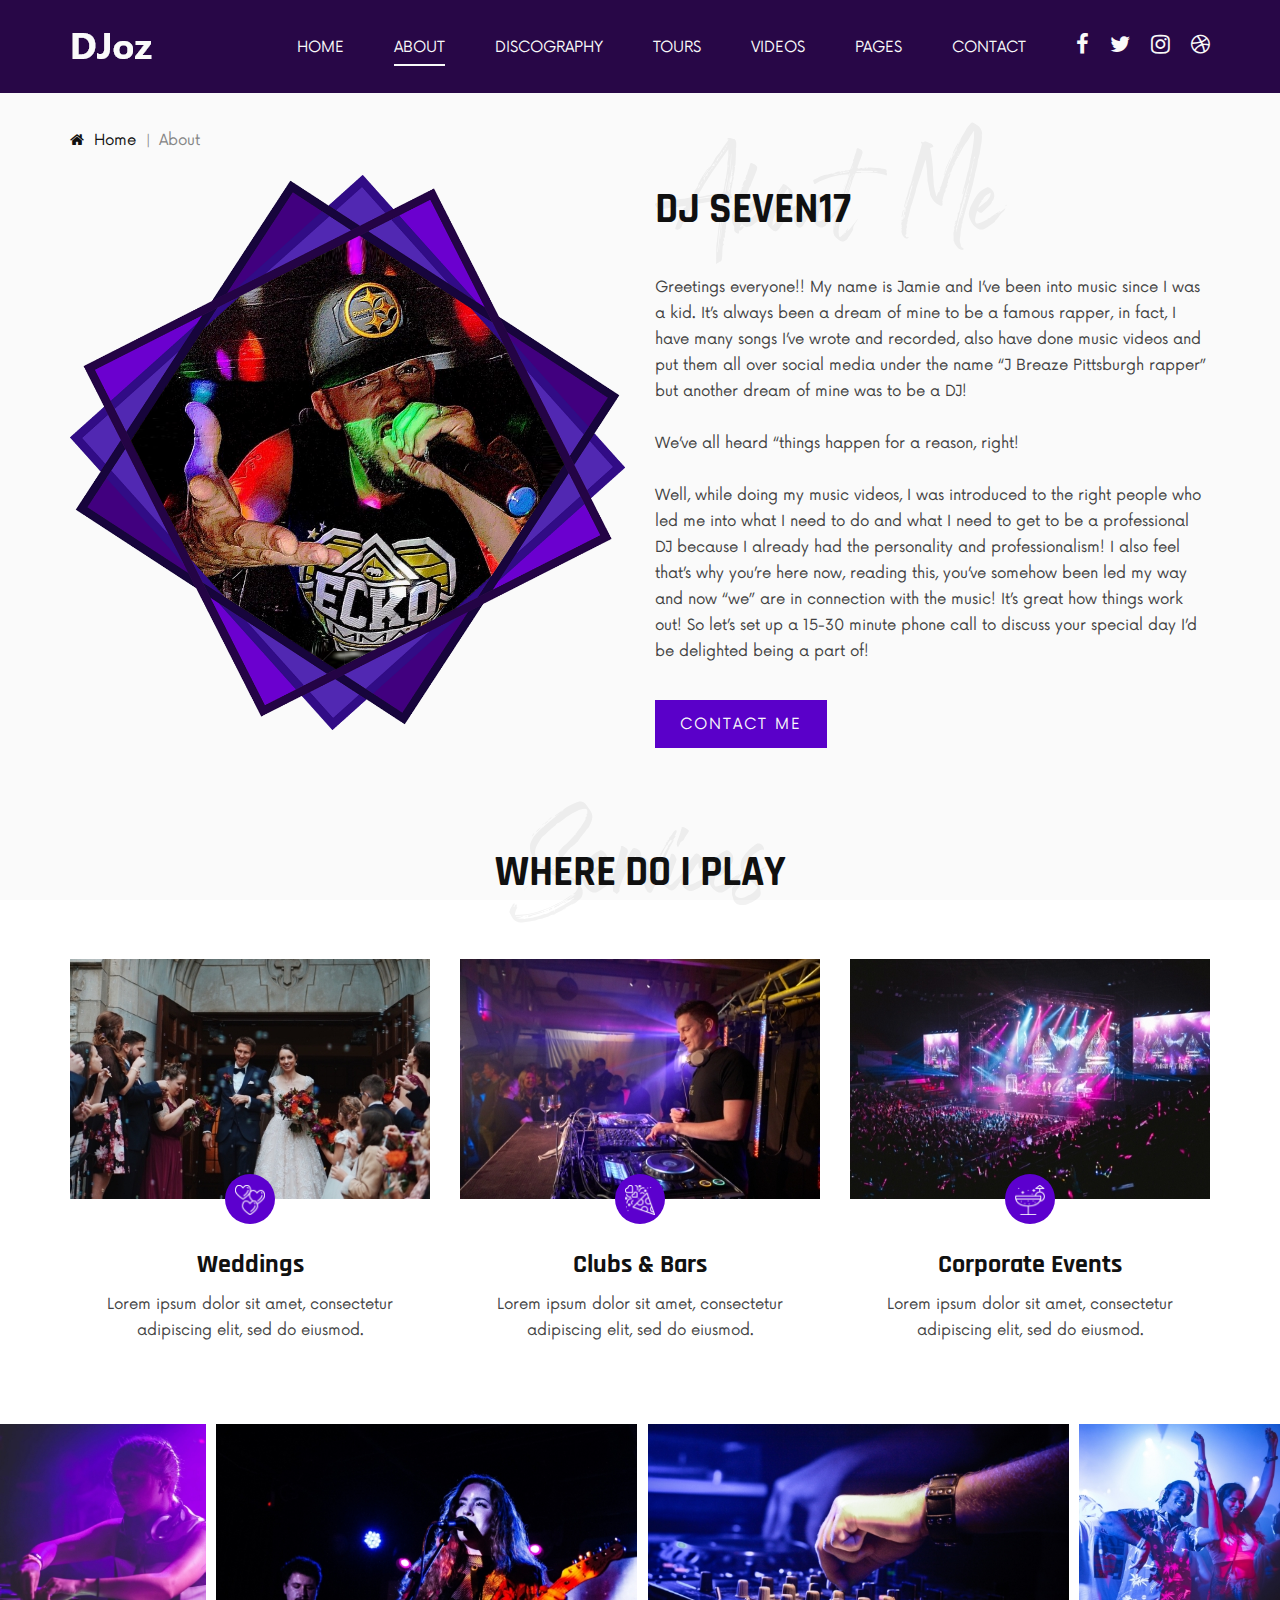
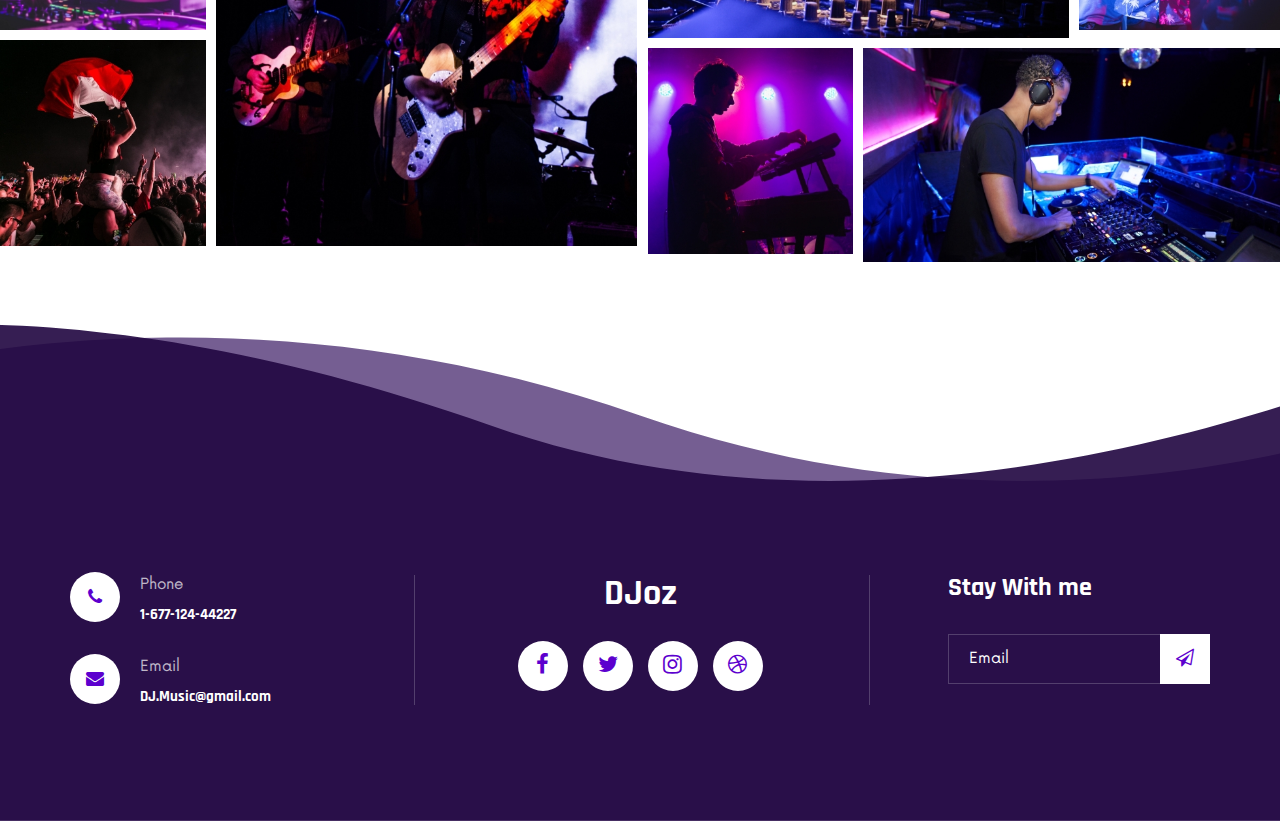
==== about.html @ 4b72a50a "test" ====
<!DOCTYPE html>
<html lang="en">

<head>
    <meta charset="UTF-8">
    <meta name="description" content="DJoz Template">
    <meta name="keywords" content="DJoz, unica, creative, html">
    <meta name="viewport" content="width=device-width, initial-scale=1.0">
    <meta http-equiv="X-UA-Compatible" content="ie=edge">
    <title>DJoz | Template</title>

    <!-- Google Font -->
    <link href="https://fonts.googleapis.com/css2?family=Rajdhani:wght@400;500;600;700&display=swap" rel="stylesheet">

    <!-- Css Styles -->
    <link rel="stylesheet" href="css/bootstrap.min.css" type="text/css">
    <link rel="stylesheet" href="css/font-awesome.min.css" type="text/css">
    <link rel="stylesheet" href="css/barfiller.css" type="text/css">
    <link rel="stylesheet" href="css/nowfont.css" type="text/css">
    <link rel="stylesheet" href="css/rockville.css" type="text/css">
    <link rel="stylesheet" href="css/magnific-popup.css" type="text/css">
    <link rel="stylesheet" href="css/owl.carousel.min.css" type="text/css">
    <link rel="stylesheet" href="css/slicknav.min.css" type="text/css">
    <link rel="stylesheet" href="css/style.css" type="text/css">
</head>

<body>
    <!-- Page Preloder -->
    <div id="preloder">
        <div class="loader"></div>
    </div>

    <!-- Header Section Begin -->
    <header class="header header--normal">
        <div class="container">
            <div class="row">
                <div class="col-lg-2 col-md-2">
                    <div class="header__logo">
                        <a href="./index.html"><img src="img/logo.png" alt=""></a>
                    </div>
                </div>
                <div class="col-lg-10 col-md-10">
                    <div class="header__nav">
                        <nav class="header__menu mobile-menu">
                            <ul>
                                <li><a href="./index.html">Home</a></li>
                                <li class="active"><a href="./about.html">About</a></li>
                                <li><a href="./discography.html">Discography</a></li>
                                <li><a href="./tours.html">Tours</a></li>
                                <li><a href="./videos.html">Videos</a></li>
                                <li><a href="#">Pages</a>
                                    <ul class="dropdown">
                                        <li><a href="./about.html">About</a></li>
                                        <li><a href="./blog.html">Blog</a></li>
                                        <li><a href="./blog-details.html">Blog Details</a></li>
                                    </ul>
                                </li>
                                <li><a href="./contact.html">Contact</a></li>
                            </ul>
                        </nav>
                        <div class="header__right__social">
                            <a href="#"><i class="fa fa-facebook"></i></a>
                            <a href="#"><i class="fa fa-twitter"></i></a>
                            <a href="#"><i class="fa fa-instagram"></i></a>
                            <a href="#"><i class="fa fa-dribbble"></i></a>
                        </div>
                    </div>
                </div>
            </div>
            <div id="mobile-menu-wrap"></div>
        </div>
    </header>
    <!-- Header Section End -->

    <!-- Breadcrumb Begin -->
    <div class="breadcrumb-option">
        <div class="container">
            <div class="row">
                <div class="col-lg-12">
                    <div class="breadcrumb__links">
                        <a href="#"><i class="fa fa-home"></i> Home</a>
                        <span>About</span>
                    </div>
                </div>
            </div>
        </div>
    </div>
    <!-- Breadcrumb End -->
<br /><br /><br />
    <!-- About Section Begin -->
    <section style="margin-bottom: -100px;margin-top: -150px;" class="about spad">
        <div class="container">
            <div class="row">
                <div style="margin-top:100px" class="col-lg-6">
                    <div class="about__pic">
                        <img src="img/uploads/dj-seven17-tile.png" alt="">
                    </div>
                </div>
                <div class="col-lg-6">
                    <div class="about__text">
                        <div class="section-title">
                            <h2>DJ Seven17</h2>
                            <h1>About Me</h1>
                        </div>
                        <p>Greetings everyone!! My name is Jamie and I’ve been into music since I was a kid. 
                            It’s always been a dream of mine to be a famous rapper, in fact, I have many songs I’ve wrote and recorded, 
                            also have done music videos and put them all over social media under the name “J Breaze Pittsburgh rapper” 
                            but another dream of mine was to be a DJ!
                            
                            <br /><br />
                            
                            We’ve all heard “things happen for a reason, right!
                            
                            <br /><br />
                            
                            Well, while doing my music videos, I was introduced to the right people who led me into 
                            what I need to do and what I need to get to be a professional DJ because I already had the personality and professionalism! 
                            I also feel that’s why you’re here now, reading this, you’ve somehow been led my way and now “we” are in connection with the music! 
                            It’s great how things work out! So let’s set up a 15-30 minute phone call to discuss your special day I’d be delighted being a part of!</p>
                        <a href="./contact" class="primary-btn">CONTACT ME</a>
                    </div>
                </div>
            </div>
        </div>
    </section>
    <!-- About Section End -->

    <!-- About Services Section Begin -->
    <section class="about-services spad">
        <div class="container">
            <div class="row">
                <div class="col-lg-12">
                    <div class="section-title center-title">
                        <h2>WHERE DO I PLAY</h2>
                        <h1>Services</h1>
                    </div>
                </div>
            </div>
            <div class="row">
                <div class="col-lg-4 col-md-6 col-sm-6">
                    <div class="about__services__item">
                        <div class="about__services__item__pic set-bg" data-setbg="img/services/as-1.jpg">
                            <div class="icon">
                                <img src="img/services/as-icon-1.png" alt="">
                            </div>
                        </div>
                        <div class="about__services__item__text">
                            <h4>Weddings</h4>
                            <p>Lorem ipsum dolor sit amet, consectetur adipiscing elit, sed do eiusmod.</p>
                        </div>
                    </div>
                </div>
                <div class="col-lg-4 col-md-6 col-sm-6">
                    <div class="about__services__item">
                        <div class="about__services__item__pic set-bg" data-setbg="img/services/as-2.jpg">
                            <div class="icon">
                                <img src="img/services/as-icon-2.png" alt="">
                            </div>
                        </div>
                        <div class="about__services__item__text">
                            <h4>Clubs & Bars</h4>
                            <p>Lorem ipsum dolor sit amet, consectetur adipiscing elit, sed do eiusmod.</p>
                        </div>
                    </div>
                </div>
                <div class="col-lg-4 col-md-6 col-sm-6">
                    <div class="about__services__item">
                        <div class="about__services__item__pic set-bg" data-setbg="img/services/as-3.jpg">
                            <div class="icon">
                                <img src="img/services/as-icon-3.png" alt="">
                            </div>
                        </div>
                        <div class="about__services__item__text">
                            <h4>Corporate Events</h4>
                            <p>Lorem ipsum dolor sit amet, consectetur adipiscing elit, sed do eiusmod.</p>
                        </div>
                    </div>
                </div>
            </div>
        </div>
    </section>
    <!-- About Services Section End -->

     <!-- About Pic Begin -->
     <div class="about-pic">
        <div class="container-fluid">
            <div class="row">
                <div class="col-lg-6">
                    <div class="row">
                        <div class="col-lg-4 col-md-4 col-sm-4 p-0">
                            <img src="img/about/ap-1.jpg" alt="">
                            <img src="img/about/ap-2.jpg" alt="">
                        </div>
                        <div class="col-lg-8 col-md-8 col-sm-8 p-0">
                            <img src="img/about/ap-3.jpg" alt="">
                        </div>
                    </div>
                </div>
                <div class="col-lg-6">
                    <div class="row">
                        <div class="col-lg-8 col-md-8 col-sm-8 p-0">
                            <img src="img/about/ap-4.jpg" alt="">
                        </div>
                        <div class="col-lg-4 col-md-4 col-sm-4 p-0">
                            <img src="img/about/ap-5.jpg" alt="">
                        </div>
                        <div class="col-lg-4 col-md-4 col-sm-4 p-0">
                            <img src="img/about/ap-6.jpg" alt="">
                        </div>
                        <div class="col-lg-8 col-md-8 col-sm-8 p-0">
                            <img src="img/about/ap-7.jpg" alt="">
                        </div>
                    </div>
                </div>
            </div>
        </div>
    </div>
    <!-- About Pic End -->

    <!-- Footer Section Begin -->
    <footer class="footer footer--normal spad set-bg" data-setbg="img/footer-bg.png">
        <div class="container">
            <div class="row">
                <div class="col-lg-3 col-md-6">
                    <div class="footer__address">
                        <ul>
                            <li>
                                <i class="fa fa-phone"></i>
                                <p>Phone</p>
                                <h6>1-677-124-44227</h6>
                            </li>
                            <li>
                                <i class="fa fa-envelope"></i>
                                <p>Email</p>
                                <h6>DJ.Music@gmail.com</h6>
                            </li>
                        </ul>
                    </div>
                </div>
                <div class="col-lg-4 offset-lg-1 col-md-6">
                    <div class="footer__social">
                        <h2>DJoz</h2>
                        <div class="footer__social__links">
                            <a href="#"><i class="fa fa-facebook"></i></a>
                            <a href="#"><i class="fa fa-twitter"></i></a>
                            <a href="#"><i class="fa fa-instagram"></i></a>
                            <a href="#"><i class="fa fa-dribbble"></i></a>
                        </div>
                    </div>
                </div>
                <div class="col-lg-3 offset-lg-1 col-md-6">
                    <div class="footer__newslatter">
                        <h4>Stay With me</h4>
                        <form action="#">
                            <input type="text" placeholder="Email">
                            <button type="submit"><i class="fa fa-send-o"></i></button>
                        </form>
                    </div>
                </div>
            </div>
        </div>
    </footer>
    <!-- Footer Section End -->

    <!-- Js Plugins -->
    <script src="js/jquery-3.3.1.min.js"></script>
    <script src="js/bootstrap.min.js"></script>
    <script src="js/jquery.magnific-popup.min.js"></script>
    <script src="js/jquery.nicescroll.min.js"></script>
    <script src="js/jquery.barfiller.js"></script>
    <script src="js/jquery.countdown.min.js"></script>
    <script src="js/jquery.slicknav.js"></script>
    <script src="js/owl.carousel.min.js"></script>
    <script src="js/main.js"></script>

    <!-- Music Plugin -->
    <script src="js/jquery.jplayer.min.js"></script>
    <script src="js/jplayerInit.js"></script>
</body>

</html>
---- css/barfiller.css ----
.barfiller {
    width:100%;
    height:12px;
    background:#fcfcfc;
    border:1px solid #ccc;
    position:relative;
    margin-bottom:20px;
    box-shadow: inset 1px 4px 9px -6px rgba(0,0,0,.5); 
    -moz-box-shadow: inset 1px 4px 9px -6px rgba(0,0,0,.5); 
}

.barfiller .fill {
    display:block;
    position:relative;
    width:0px;
    height:100%;
    background:#333;
    z-index:1;
}

.barfiller .tipWrap {
    display:none;
}

.barfiller .tip {
    margin-top:-30px;
    padding:2px 4px;
    font-size:11px;
    color:#fff;
    left:0px;
    position:absolute;
    z-index:2;
    background: #333;
} 

.barfiller .tip:after {
    border:solid;
    border-color:rgba(0,0,0,.8) transparent;
    border-width:6px 6px 0 6px;
    content:"";
    display:block;
    position:absolute;
    left:9px;
    top:100%;
    z-index:9
}
---- css/nowfont.css ----
/* #### Generated By: http://www.cufonfonts.com #### */

@font-face {
font-family: 'Now Regular';
font-style: normal;
font-weight: normal;
src: local('Now Regular'), url('../fonts/Now-Regular.woff') format('woff');
}


@font-face {
font-family: 'Now Thin';
font-style: normal;
font-weight: normal;
src: local('Now Thin'), url('../fonts/Now-Thin.woff') format('woff');
}


@font-face {
font-family: 'Now Light';
font-style: normal;
font-weight: normal;
src: local('Now Light'), url('../fonts/Now-Light.woff') format('woff');
}


@font-face {
font-family: 'Now Medium';
font-style: normal;
font-weight: normal;
src: local('Now Medium'), url('../fonts/Now-Medium.woff') format('woff');
}


@font-face {
font-family: 'Now Bold';
font-style: normal;
font-weight: normal;
src: local('Now Bold'), url('../fonts/Now-Bold.woff') format('woff');
}


@font-face {
font-family: 'Now Black';
font-style: normal;
font-weight: normal;
src: local('Now Black'), url('../fonts/Now-Black.woff') format('woff');
}
---- css/rockville.css ----
@font-face {
font-family: 'Rockville Solid Regular';
font-style: normal;
font-weight: normal;
src: local('Rockville Solid Regular'), url('../fonts/Rockville Solid.woff') format('woff');
}
---- css/style.css ----
/******************************************************************
  Template Name: DJoz
  Description:  DJoz Music HTML Template
  Author: Colorlib
  Author URI: https://colorlib.com
  Version: 1.0
  Created: Colorlib
******************************************************************/

/*------------------------------------------------------------------
[Table of contents]

1.  Template default CSS
	1.1	Variables
	1.2	Mixins
	1.3	Flexbox
	1.4	Reset
2.  Helper Css
3.  Header Section
4.  Hero Section
5.  Services Section
6.  Track Section
7.  Countdown Section
8.  Team Section
9.  Contact
10.  Footer Style
-------------------------------------------------------------------*/

/*----------------------------------------*/

/* Template default CSS
/*----------------------------------------*/

html,
body {
	height: 100%;
	font-family: "Now Regular";
	-webkit-font-smoothing: antialiased;
}

h1,
h2,
h3,
h4,
h5,
h6 {
	margin: 0;
	color: #111111;
	font-weight: 400;
	font-family: "Rajdhani", sans-serif;
}

h1 {
	font-size: 70px;
}

h2 {
	font-size: 36px;
}

h3 {
	font-size: 30px;
}

h4 {
	font-size: 24px;
}

h5 {
	font-size: 18px;
}

h6 {
	font-size: 16px;
}

p {
	font-size: 15px;
	font-family: "Now Regular";
	color: #444444;
	font-weight: 400;
	line-height: 26px;
	margin: 0 0 15px 0;
}

img {
	max-width: 100%;
}

input:focus,
select:focus,
button:focus,
textarea:focus {
	outline: none;
}

a:hover,
a:focus {
	text-decoration: none;
	outline: none;
	color: #ffffff;
}

ul,
ol {
	padding: 0;
	margin: 0;
}

/*---------------------
  Helper CSS
-----------------------*/

.section-title {
	margin-bottom: 40px;
	position: relative;
	z-index: 1;
}

.section-title.center-title {
	text-align: center;
}

.section-title h2 {
	font-size: 42px;
	color: #111111;
	font-weight: 700;
	text-transform: uppercase;
}

.section-title h1 {
	font-size: 100px;
	color: #f2f2f2;
	font-family: "Rockville Solid Regular";
	position: absolute;
	left: 0;
	top: -45px;
	width: 100%;
	z-index: -1;
}

.set-bg {
	background-repeat: no-repeat;
	background-size: cover;
	background-position: top center;
}

.spad {
	padding-top: 100px;
	padding-bottom: 100px;
}

.text-white h1,
.text-white h2,
.text-white h3,
.text-white h4,
.text-white h5,
.text-white h6,
.text-white p,
.text-white span,
.text-white li,
.text-white a {
	color: #fff;
}

/* buttons */

.primary-btn {
	display: inline-block;
	font-size: 15px;
	text-transform: uppercase;
	padding: 14px 25px 12px;
	color: #ffffff;
	background: #5c00ce;
	letter-spacing: 2px;
}

.primary-btn.border-btn {
	background: transparent;
	border: 2px solid #5c00ce;
	color: #111111;
}

.site-btn {
	font-size: 15px;
	color: #ffffff;
	background: #5c00ce;
	font-weight: 700;
	letter-spacing: 2px;
	border: none;
	text-transform: uppercase;
	display: inline-block;
	padding: 14px 30px;
	width: 100%;
}

/* Preloder */

#preloder {
	position: fixed;
	width: 100%;
	height: 100%;
	top: 0;
	left: 0;
	z-index: 999999;
	background: #000;
}

.loader {
	width: 40px;
	height: 40px;
	position: absolute;
	top: 50%;
	left: 50%;
	margin-top: -13px;
	margin-left: -13px;
	border-radius: 60px;
	animation: loader 0.8s linear infinite;
	-webkit-animation: loader 0.8s linear infinite;
}

@keyframes loader {
	0% {
		-webkit-transform: rotate(0deg);
		transform: rotate(0deg);
		border: 4px solid #f44336;
		border-left-color: transparent;
	}
	50% {
		-webkit-transform: rotate(180deg);
		transform: rotate(180deg);
		border: 4px solid #673ab7;
		border-left-color: transparent;
	}
	100% {
		-webkit-transform: rotate(360deg);
		transform: rotate(360deg);
		border: 4px solid #f44336;
		border-left-color: transparent;
	}
}

@-webkit-keyframes loader {
	0% {
		-webkit-transform: rotate(0deg);
		border: 4px solid #f44336;
		border-left-color: transparent;
	}
	50% {
		-webkit-transform: rotate(180deg);
		border: 4px solid #673ab7;
		border-left-color: transparent;
	}
	100% {
		-webkit-transform: rotate(360deg);
		border: 4px solid #f44336;
		border-left-color: transparent;
	}
}

/*---------------------
  Header
-----------------------*/

.header {
	background: rgba(42, 1, 74, 0.5);
	position: absolute;
	left: 0;
	top: 0;
	width: 100%;
	z-index: 9;
}

.header.header--normal {
	position: relative;
	background: #290849;
}

.header__logo {
	padding: 20px 0 25px;
}

.header__logo a {
	display: inline-block;
}

.header__nav {
	text-align: right;
}

.header__menu {
	padding: 31px 0 27px;
	display: inline-block;
	margin-right: 45px;
}

.header__menu ul li {
	list-style: none;
	display: inline-block;
	margin-right: 45px;
	position: relative;
}

.header__menu ul li.active a:after {
	opacity: 1;
}

.header__menu ul li:hover a:after {
	opacity: 1;
}

.header__menu ul li:hover .dropdown {
	top: 34px;
	opacity: 1;
	visibility: visible;
}

.header__menu ul li:last-child {
	margin-right: 0;
}

.header__menu ul li .dropdown {
	position: absolute;
	left: 0;
	top: 56px;
	width: 150px;
	background: #111111;
	text-align: left;
	padding: 2px 0;
	z-index: 9;
	opacity: 0;
	visibility: hidden;
	-webkit-transition: all, 0.3s;
	-o-transition: all, 0.3s;
	transition: all, 0.3s;
}

.header__menu ul li .dropdown li {
	display: block;
	margin-right: 0;
}

.header__menu ul li .dropdown li a {
	font-size: 14px;
	color: #ffffff;
	font-weight: 400;
	padding: 8px 20px;
	text-transform: capitalize;
}

.header__menu ul li .dropdown li a:after {
	display: none;
}

.header__menu ul li a {
	font-size: 15px;
	text-transform: uppercase;
	color: #ffffff;
	display: block;
	padding: 6px 0;
	position: relative;
}

.header__menu ul li a:after {
	position: absolute;
	left: 0;
	bottom: 0;
	width: 100%;
	height: 2px;
	background: #ffffff;
	content: "";
	-webkit-transition: all, 0.5s;
	-o-transition: all, 0.5s;
	transition: all, 0.5s;
	opacity: 0;
}

.header__right__social {
	display: inline-block;
}

.header__right__social a {
	display: inline-block;
	font-size: 22px;
	color: #ffffff;
	margin-right: 16px;
}

.header__right__social a:last-child {
	margin-right: 0;
}

.slicknav_menu {
	display: none;
}

/*---------------------
  Hero
-----------------------*/

.hero {
	padding-top: 400px;
	padding-bottom: 295px;
	position: relative;
}

.hero__text {
	text-align: center;
}

.hero__text span {
	color: #ffffff;
	text-transform: uppercase;
	letter-spacing: 6px;
}

.hero__text h1 {
	font-size: 110px;
	font-family: "Rockville Solid Regular";
	color: #ffffff;
	margin-bottom: 20px;
	margin-top: 22px;
}

.hero__text p {
	color: #ffffff;
	margin-bottom: 20px;
}

.hero__text .play-btn {
	font-size: 26px;
	color: #5c00ce;
	height: 90px;
	width: 90px;
	border-radius: 50%;
	background: rgba(255, 255, 255, 0.3);
	display: inline-block;
	line-height: 90px;
	text-align: center;
	position: relative;
	z-index: 1;
}

.hero__text .play-btn i {
	position: relative;
	top: 2px;
	left: 2px;
}

.hero__text .play-btn:after {
	position: absolute;
	left: 15px;
	top: 15px;
	height: 60px;
	width: 60px;
	background: #ffffff;
	border-radius: 50%;
	content: "";
	z-index: -1;
}

.linear__icon {
	position: absolute;
	left: 50%;
	bottom: 0;
	margin-left: -16px;
	-webkit-animation: mymove 0.5s infinite alternate;
	animation: mymove 0.5s infinite alternate;
}

.linear__icon i {
	font-size: 50px;
	color: #5c00ce;
}

@-webkit-keyframes mymove {
	0% {
		bottom: 0;
	}
	100% {
		bottom: -10px;
	}
}

@keyframes mymove {
	0% {
		bottom: 0;
	}
	100% {
		bottom: -10px;
	}
}

/*---------------------
  Events
-----------------------*/

.event {
	padding-bottom: 60px;
}

.event .section-title {
	margin-bottom: 10px;
	position: relative;
}

.event .section-title:after {
	position: absolute;
	right: 46px;
	top: 25px;
	height: 2px;
	width: 775px;
	background: rgba(225, 225, 225, 0.3);
	content: "";
	z-index: -1;
}

.event__slider .col-lg-4 {
	max-width: 100%;
}

.event__slider.owl-carousel .owl-stage-outer {
	padding-top: 30px;
	padding-bottom: 40px;
}

.event__slider.owl-carousel .owl-nav {
	position: absolute;
	right: 15px;
	top: -50px;
}

.event__slider.owl-carousel .owl-nav button {
	font-size: 22px;
	color: #111111;
	opacity: 0.5;
	margin-right: 10px;
}

.event__slider.owl-carousel .owl-nav button:last-child {
	margin-right: 0;
}

.event__item {
	-webkit-box-shadow: 0px 3px 15px rgba(22, 41, 124, 0.1);
	box-shadow: 0px 3px 15px rgba(22, 41, 124, 0.1);
}

.event__item__pic {
	height: 360px;
	position: relative;
}

.event__item__pic .tag-date {
	position: absolute;
	left: 0;
	bottom: -21px;
	width: 100%;
	text-align: center;
}

.event__item__pic .tag-date span {
	font-size: 15px;
	color: #ffffff;
	display: inline-block;
	background: #5c00ce;
	padding: 12px 8px 9px 20px;
}

.event__item__text {
	text-align: center;
	padding: 45px 10px 25px;
}

.event__item__text h4 {
	font-size: 26px;
	font-weight: 700;
	color: #111111;
	margin-bottom: 10px;
}

.event__item__text p {
	color: #888888;
	margin-bottom: 0;
}

.event__item__text p i {
	color: #5c00ce;
	margin-right: 8px;
	font-size: 17px;
}

/*---------------------
  Track
-----------------------*/

.track {
	padding-top: 120px;
	padding-bottom: 40px;
	overflow: hidden;
}

.track .section-title {
	margin-bottom: 105px;
}

.track__content {
	height: 502px;
	overflow-y: auto;
}

.track__all {
	text-align: right;
	margin-bottom: 100px;
}

.jp-play {
	position: relative;
	height: 50px;
	width: 50px;
	background: transparent;
	border: 2px solid #e1e1e1;
	border-radius: 50%;
}

.jp-play:after {
	position: absolute;
	display: block;
	left: 17px;
	top: 12px;
	width: 16px;
	height: 20px;
	background: url(../img/play-default.png);
	content: "";
}

.jp-state-playing .jp-play {
	background: #5c00ce !important;
	border-color: #5c00ce !important;
}

.jp-state-playing .jp-play:after {
	background: url(../img/pause.png) !important;
	left: 15px;
	top: 12px;
}

.jp-audio .jp-play:focus {
	background: #5c00ce !important;
	border-color: #5c00ce !important;
}

.jp-audio .jp-play:focus:after {
	background: url(../img/play.png);
}

.jp-seek-bar>div {
	height: 5px;
	background: #e1e1e1;
	cursor: pointer;
	width: 245px;
}

.player_bars {
	width: 350px;
	display: table;
	padding-left: 50px;
	position: relative;
	padding-top: 25px;
	float: left;
	margin-right: 30px;
}

.jp-play-bar {
	position: relative;
	height: 100%;
	background: #5c00ce;
	overflow: visible !important;
}

.jp-current-time {
	font-size: 15px;
	color: #111111;
	position: absolute;
	left: -50px;
	top: -9px;
}

.jp-duration {
	font-size: 15px;
	color: #111111;
	position: absolute;
	right: 0;
	top: 16px;
}

.player_controls_box {
	width: 50px;
	float: left;
	margin-right: 20px;
}

.jp-mute {
	font-size: 18px;
	border: none;
	background: none;
	color: #111111;
	position: absolute;
	left: 0;
	top: 13px;
}

.jp-volume-bar {
	height: 5px;
	width: 70px;
	background: #e1e1e1;
	cursor: pointer;
}

.jp-volume-bar-value {
	background: #5c00ce;
	height: 100%;
}

.jp-volume-controls {
	position: relative;
	width: 95px;
	float: left;
	padding-left: 30px;
	padding-top: 25px;
}

.single_player_container {
	overflow: hidden;
	margin-bottom: 40px;
}

.single_player_container:last-child {
	margin-bottom: 0;
}

.single_player_container h4 {
	font-size: 26px;
	color: #111111;
	font-weight: 700;
	margin-bottom: 20px;
	text-transform: uppercase;
}

.track__pic {
	position: relative;
	z-index: 1;
}

.track__pic:after {
	position: absolute;
	left: 0;
	top: 0;
	width: 100%;
	height: 100%;
	background: #f5f5f5;
	content: "";
	z-index: -1;
}

.track__pic img {
	position: relative;
	top: -50px;
	width: calc(100% - 40px);
	margin-left: 40px;
	height: 502px;
}

/*---------------------
  Youtube
-----------------------*/

.youtube {
	padding-bottom: 50px;
}

.youtube .section-title {
	text-align: center;
}

.youtube .section-title h1 {
	font-size: 90px;
}

.youtube__item {
	-webkit-transition: all, 0.3s;
	-o-transition: all, 0.3s;
	transition: all, 0.3s;
	margin-bottom: 30px;
}

.youtube__item:hover {
	-webkit-box-shadow: 0px 3px 30px rgba(22, 41, 124, 0.1);
	box-shadow: 0px 3px 30px rgba(22, 41, 124, 0.1);
}

.youtube__item__pic {
	height: 240px;
	display: -webkit-box;
	display: -ms-flexbox;
	display: flex;
	-webkit-box-align: center;
	-ms-flex-align: center;
	align-items: center;
	-webkit-box-pack: center;
	-ms-flex-pack: center;
	justify-content: center;
}

.youtube__item__pic .play-btn {
	font-size: 16px;
	color: #5c00ce;
	height: 60px;
	width: 60px;
	border-radius: 50%;
	background: rgba(255, 255, 255, 0.3);
	display: inline-block;
	line-height: 60px;
	text-align: center;
	position: relative;
	z-index: 1;
}

.youtube__item__pic .play-btn i {
	position: relative;
	top: 2px;
	left: 2px;
}

.youtube__item__pic .play-btn:after {
	position: absolute;
	left: 10px;
	top: 10px;
	height: 40px;
	width: 40px;
	background: #ffffff;
	border-radius: 50%;
	content: "";
	z-index: -1;
}

.youtube__item__text {
	padding: 25px 30px 20px 20px;
	background: #ffffff;
}

.youtube__item__text h4 {
	font-size: 26px;
	color: #111111;
	line-height: 34px;
	font-weight: 700;
}

/*---------------------
  Countdown
-----------------------*/

.countdown {
	padding-bottom: 560px;
}

.countdown.countdown--page {
	padding-top: 150px;
	padding-bottom: 150px;
}

.countdown__text {
	text-align: center;
	margin-bottom: 36px;
}

.countdown__text h1 {
	font-size: 90px;
	color: #ffffff;
	font-family: "Rockville Solid Regular";
	color: #ffffff;
	margin-bottom: 25px;
}

.countdown__text h4 {
	font-size: 26px;
	font-family: "Now Regular";
	color: #ffffff;
	text-transform: uppercase;
	letter-spacing: 4px;
}

.countdown__timer {
	text-align: center;
	margin-bottom: 30px;
}

.countdown__item {
	display: inline-block;
	margin-right: 80px;
	margin-bottom: 30px;
}

.countdown__item:last-child {
	margin-right: 0;
}

.countdown__item span {
	font-size: 90px;
	font-family: "Rajdhani", sans-serif;
	font-weight: 700;
	color: #ffffff;
	display: block;
	line-height: 100px;
}

.countdown__item p {
	color: #ffffff;
	letter-spacing: 4px;
	text-transform: uppercase;
	margin-bottom: 0;
}

.buy__tickets {
	text-align: center;
}

/*---------------------
  Discography
-----------------------*/

.discography {
	padding-bottom: 40px;
	padding-top: 120px;
	overflow: hidden;
}

.discography .section-title {
	margin-bottom: 90px;
}

.discography__item {
	margin-bottom: 45px;
	-webkit-box-shadow: 0px 5px 10px rgba(22, 41, 124, 0.1);
	box-shadow: 0px 5px 10px rgba(22, 41, 124, 0.1);
}

.discography__item__pic img {
	min-width: 100%;
}

.discography__item__text {
	padding: 25px 30px 35px;
	text-align: center;
}

.discography__item__text span {
	font-size: 18px;
	color: #5c00ce;
	font-weight: 700;
}

.discography__item__text h4 {
	font-size: 22px;
	text-transform: uppercase;
	color: #111111;
	margin-top: 10px;
	margin-bottom: 25px;
}

.discography__item__text a {
	display: inline-block;
	margin-right: 10px;
}

.discography__item__text a:last-child {
	margin-right: 0;
}

.pagination__links {
	text-align: center;
	padding-top: 10px;
}

.pagination__links.blog__pagination {
	text-align: left;
}

.pagination__links a {
	display: inline-block;
	font-size: 15px;
	color: #111111;
	text-transform: uppercase;
	letter-spacing: 2px;
	background: #f2f2f2;
	-webkit-transition: all, 0.3s;
	-o-transition: all, 0.3s;
	transition: all, 0.3s;
	margin-right: 6px;
	margin-bottom: 5px;
	padding: 14px 22px 12px;
}

.pagination__links a:last-child {
	margin-right: 0;
}

.pagination__links a:hover {
	background: #290849;
	color: #ffffff;
}

/*---------------------
  Footer
-----------------------*/

.footer {
	padding-top: 300px;
	padding-bottom: 60px;
	margin-top: -547px;
	height: 549px;
}

.footer.footer--normal {
	margin-top: 0;
}

.footer__address {
	margin-bottom: 50px;
}

.footer__address ul li {
	list-style: none;
	padding-left: 70px;
	position: relative;
	margin-bottom: 30px;
}

.footer__address ul li:last-child {
	margin-bottom: 0;
}

.footer__address ul li i {
	font-size: 18px;
	color: #5c00ce;
	height: 50px;
	width: 50px;
	background: #ffffff;
	border-radius: 50%;
	line-height: 50px;
	text-align: center;
	position: absolute;
	left: 0;
	top: 0;
}

.footer__address ul li p {
	color: #ffffff;
	opacity: 0.7;
	margin-bottom: 8px;
}

.footer__address ul li h6 {
	font-size: 15px;
	font-weight: 700;
	color: #ffffff;
}

.footer__social {
	text-align: center;
	position: relative;
	margin-bottom: 50px;
}

.footer__social::before {
	position: absolute;
	left: -46px;
	top: 3px;
	width: 1px;
	height: 130px;
	background: rgba(255, 255, 255, 0.2);
	content: "";
}

.footer__social::after {
	position: absolute;
	right: -50px;
	top: 3px;
	width: 1px;
	height: 130px;
	background: rgba(255, 255, 255, 0.2);
	content: "";
}

.footer__social h2 {
	color: #ffffff;
	font-weight: 700;
	margin-bottom: 25px;
}

.footer__social .footer__social__links a {
	font-size: 22px;
	color: #5c00ce;
	height: 50px;
	width: 50px;
	background: #ffffff;
	border-radius: 50%;
	line-height: 50px;
	text-align: center;
	display: inline-block;
	margin-right: 10px;
}

.footer__social .footer__social__links a:last-child {
	margin-right: 0;
}

.footer__newslatter {
	margin-bottom: 50px;
}

.footer__newslatter h4 {
	font-size: 26px;
	color: #ffffff;
	font-weight: 700;
	margin-bottom: 30px;
}

.footer__newslatter form {
	position: relative;
}

.footer__newslatter form input {
	height: 50px;
	font-size: 15px;
	color: #ffffff;
	width: 100%;
	background: transparent;
	border: 1px solid rgba(255, 255, 255, 0.2);
	padding-left: 20px;
}

.footer__newslatter form input::-webkit-input-placeholder {
	color: #ffffff;
}

.footer__newslatter form input::-moz-placeholder {
	color: #ffffff;
}

.footer__newslatter form input:-ms-input-placeholder {
	color: #ffffff;
}

.footer__newslatter form input::-ms-input-placeholder {
	color: #ffffff;
}

.footer__newslatter form input::placeholder {
	color: #ffffff;
}

.footer__newslatter form button {
	font-size: 18px;
	color: #5c00ce;
	position: absolute;
	right: 0;
	top: 0;
	height: 100%;
	padding: 0 16px;
	background: #ffffff;
	border: none;
}

.footer__copyright__text {
	text-align: center;
}

.footer__copyright__text p {
	color: #999999;
}

.footer__copyright__text a {
	color: #999999;
	text-decoration: underline;
}

.footer__copyright__text a:hover {
	color: #5c00ce;
}

.footer__copyright__text i {
	color: #c11;
}

/*---------------------
  Breadcrumb
-----------------------*/

.breadcrumb-option {
	padding-top: 35px;
}

.breadcrumb__links a {
	font-size: 15px;
	color: #111111;
	margin-right: 18px;
	display: inline-block;
	position: relative;
}

.breadcrumb__links a:after {
	position: absolute;
	right: -14px;
	top: 0;
	content: "|";
	color: #888888;
}

.breadcrumb__links a i {
	margin-right: 5px;
}

.breadcrumb__links span {
	font-size: 15px;
	color: #888888;
	display: inline-block;
}

/*---------------------
  About
-----------------------*/

.about {
	padding-top: 0;
}

.about.about--page {
	padding-top: 80px;
	padding-bottom: 80px;
}

.about.about--page .section-title {
	margin-bottom: 28px;
}

.about.about--page .section-title h2 {
	line-height: 55px;
}

.about.about--page .about__text {
	padding-top: 15px;
}

.about.about--page .about__text p {
	color: #111111;
}

.about__text {
	padding-top: 110px;
}

.about__text p {
	margin-bottom: 35px;
}

/*---------------------
  Skills
-----------------------*/

.skills {
	padding-bottom: 0;
	padding-top: 80px;
}

.skills__content {
	background: #5c00ce;
	height: 500px;
	padding: 100px 70px 60px;
}

.skills__content .section-title h2 {
	color: #ffffff;
}

.skills__content .section-title h1 {
	color: #ffffff;
	opacity: 0.1;
	text-align: center;
}

.skills__content p {
	color: #ffffff;
	margin-bottom: 32px;
}

.skill__bar__item {
	margin-bottom: 20px;
}

.skill__bar__item p {
	font-size: 15px;
	font-weight: 500;
	color: #ffffff;
	margin-bottom: 10px;
}

.skill__bar__item .barfiller {
	width: 100%;
	height: 5px;
	background: rgba(255, 255, 255, 0.2);
	border: none;
	margin-bottom: 0;
	-webkit-box-shadow: none;
	box-shadow: none;
}

.skill__bar__item .barfiller .tip {
	margin-top: -32px;
	padding: 0;
	font-size: 15px;
	color: #fff;
	background: transparent;
}

.skill__bar__item .barfiller .tip:after {
	display: none;
}

.skills__video {
	height: 500px;
	display: -webkit-box;
	display: -ms-flexbox;
	display: flex;
	-webkit-box-align: center;
	-ms-flex-align: center;
	align-items: center;
	-webkit-box-pack: center;
	-ms-flex-pack: center;
	justify-content: center;
}

.skills__video .play-btn {
	font-size: 26px;
	color: #5c00ce;
	height: 90px;
	width: 90px;
	border-radius: 50%;
	background: rgba(117, 31, 221, 0.3);
	display: inline-block;
	line-height: 90px;
	text-align: center;
	position: relative;
	z-index: 1;
}

.skills__video .play-btn i {
	position: relative;
	top: 2px;
	left: 2px;
}

.skills__video .play-btn:after {
	position: absolute;
	left: 15px;
	top: 15px;
	height: 60px;
	width: 60px;
	background: #ffffff;
	border-radius: 50%;
	content: "";
	z-index: -1;
}

/*---------------------
  About Pic
-----------------------*/

.about-pic {
	overflow: hidden;
}

.about-pic .container-fluid {
	padding-right: 0;
}

.about-pic img {
	min-width: 100%;
	margin-bottom: 10px;
	padding-right: 10px;
}

/*---------------------
  About Services
-----------------------*/

.about-services {
	padding-bottom: 50px;
}

.about-services .section-title {
	margin-bottom: 60px;
}

.about__services__item {
	-webkit-transition: all, 0.3s;
	-o-transition: all, 0.3s;
	transition: all, 0.3s;
}

.about__services__item:hover {
	-webkit-box-shadow: 0px 3px 30px rgba(22, 41, 124, 0.1);
	box-shadow: 0px 3px 30px rgba(22, 41, 124, 0.1);
}

.about__services__item__pic {
	height: 240px;
	position: relative;
}

.about__services__item__pic .icon {
	height: 50px;
	width: 50px;
	background: #5c00ce;
	border-radius: 50%;
	line-height: 50px;
	text-align: center;
	position: absolute;
	left: 0;
	right: 0;
	margin: 0 auto;
	bottom: -25px;
}

.about__services__item__text {
	text-align: center;
	padding: 50px 10px 30px;
}

.about__services__item__text h4 {
	font-size: 26px;
	color: #111111;
	font-weight: 700;
	margin-bottom: 12px;
}

.about__services__item__text p {
	margin-bottom: 0;
}

/*---------------------
  Feature
-----------------------*/

.feature {
	padding-bottom: 70px;
}

.feature.feature--about .section-title span {
	color: #0071e4;
}

.feature.feature--about .feature__item {
	background: #f5f5f5;
}

.feature.feature--about .feature__item h5 {
	color: #111111;
}

.feature__text {
	padding-top: 80px;
}

.feature__text .section-title {
	margin-bottom: 20px;
}

.feature__text p {
	margin-bottom: 26px;
}

.feature__item {
	background: #0c2b4b;
	text-align: center;
	padding: 40px 10px 35px;
	margin-bottom: 30px;
}

.feature__item.right-column {
	margin-top: 120px;
}

.feature__item h5 {
	font-weight: 700;
	text-transform: uppercase;
	color: #ffffff;
	margin-top: 25px;
}

/*---------------------
  Services
-----------------------*/

.services {
	overflow: hidden;
}

.services__left {
	height: 640px;
	display: -webkit-box;
	display: -ms-flexbox;
	display: flex;
	-webkit-box-align: center;
	-ms-flex-align: center;
	align-items: center;
	-webkit-box-pack: center;
	-ms-flex-pack: center;
	justify-content: center;
}

.services__left .play-btn {
	font-size: 26px;
	color: #ffffff;
	height: 90px;
	width: 90px;
	border-radius: 50%;
	background: -webkit-gradient(linear, left top, right top, from(rgba(127, 0, 173, 0.3)), to(rgba(93, 0, 206, 0.3)));
	background: -o-linear-gradient(left, rgba(127, 0, 173, 0.3), rgba(93, 0, 206, 0.3));
	background: linear-gradient(to right, rgba(127, 0, 173, 0.3), rgba(93, 0, 206, 0.3));
	display: inline-block;
	line-height: 90px;
	text-align: center;
	position: relative;
	z-index: 1;
}

.services__left .play-btn i {
	position: relative;
	top: 2px;
	left: 2px;
}

.services__left .play-btn:after {
	position: absolute;
	left: 15px;
	top: 15px;
	height: 60px;
	width: 60px;
	background: -webkit-gradient(linear, left top, right top, from(#7E00AD), to(#5C00CE));
	background: -o-linear-gradient(left, #7E00AD, #5C00CE);
	background: linear-gradient(to right, #7E00AD, #5C00CE);
	border-radius: 50%;
	content: "";
	z-index: -1;
}

.services__list {
	margin: 0;
}

.service__item {
	background: #5c00ce;
	height: 320px;
	padding: 70px 40px 40px 70px;
}

.service__item.deep-bg {
	background: #5400BC;
}

.service__item h4 {
	font-size: 26px;
	color: #ffffff;
	font-weight: 700;
	margin-top: 25px;
	margin-bottom: 10px;
}

.service__item p {
	color: #ffffff;
	margin-bottom: 0;
}

/*---------------------
  Tours
-----------------------*/

.tours {
	padding-top: 150px;
	padding-bottom: 60px;
}

.tours__item__text {
	padding-right: 30px;
	margin-bottom: 100px;
}

.tours__item__text.tours__item__text--right {
	padding-left: 30px;
	padding-right: 0;
}

.tours__item__text h2 {
	font-size: 42px;
	color: #111111;
	text-transform: uppercase;
	margin-bottom: 24px;
}

.tours__item__text .tours__text__widget {
	overflow: hidden;
	border-bottom: 2px solid #f2f2f2;
	padding-bottom: 38px;
}

.tours__item__text .tours__text__widget ul {
	float: left;
}

.tours__item__text .tours__text__widget ul li {
	list-style: none;
	font-size: 15px;
	color: #111111;
	padding-left: 35px;
	position: relative;
	margin-bottom: 10px;
}

.tours__item__text .tours__text__widget ul li:last-child {
	margin-bottom: 0;
}

.tours__item__text .tours__text__widget ul li i {
	color: #5c00ce;
	position: absolute;
	left: 0;
	top: 3px;
}

.tours__item__text .tours__text__widget ul li span {
	display: inline-block;
	padding-right: 8px;
	position: relative;
	margin-right: 5px;
}

.tours__item__text .tours__text__widget ul li span:last-child {
	padding-right: 0;
	margin-right: 0;
}

.tours__item__text .tours__text__widget ul li span:last-child:after {
	display: none;
}

.tours__item__text .tours__text__widget ul li span:after {
	position: absolute;
	right: 0;
	top: 0;
	content: "|";
}

.tours__item__text .tours__text__widget .price {
	font-size: 18px;
	color: #ffffff;
	font-weight: 700;
	display: inline-block;
	padding: 14px 25px 12px 30px;
	background: #5c00ce;
	float: right;
}

.tours__item__text .tours__text__desc {
	padding-top: 40px;
	margin-bottom: 65px;
}

.tours__item__text .tours__text__desc p {
	color: #111111;
	margin-bottom: 20px;
}

.tours__item__text .tours__text__desc p:last-child {
	margin-bottom: 0;
}

.tours__item__pic {
	position: relative;
	z-index: 1;
	padding-right: 50px;
	margin-bottom: 110px;
	padding-left: 30px;
}

.tours__item__pic.tours__item__pic--left {
	padding-left: 50px;
	padding-right: 0;
}

.tours__item__pic.tours__item__pic--left:after {
	left: 0;
}

.tours__item__pic.tours__item__pic--last {
	margin-bottom: 0;
}

.tours__item__pic:after {
	position: absolute;
	left: 50px;
	top: -50px;
	width: calc(100% - 50px);
	height: 100%;
	border: 20px solid rgba(9, 53, 247, 0.1);
	content: "";
	z-index: -1;
}

.tours__item__pic img {
	min-width: 100%;
}

/*---------------------
  Videos
-----------------------*/

.videos {
	padding-bottom: 90px;
}

.videos .section-title {
	margin-bottom: 70px;
}

.videos__large__item {
	height: 585px;
	position: relative;
	display: -webkit-box;
	display: -ms-flexbox;
	display: flex;
	-webkit-box-align: center;
	-ms-flex-align: center;
	align-items: center;
	-webkit-box-pack: center;
	-ms-flex-pack: center;
	justify-content: center;
	margin-bottom: 30px;
}

.videos__large__item .play-btn {
	height: 50px;
	width: 50px;
	background: #5c00ce;
	border-radius: 50%;
	font-size: 18px;
	line-height: 50px;
	text-align: center;
	display: inline-block;
	color: #ffffff;
}

.videos__large__item__text {
	background: rgba(7, 14, 38, 0.7);
	padding: 25px 30px 25px;
	position: absolute;
	left: 0;
	bottom: 0;
	width: 100%;
}

.videos__large__item__text h4 {
	color: #ffffff;
	font-weight: 700;
}

.videos__large__item__text ul li {
	font-size: 13px;
	list-style: none;
	display: inline-block;
	margin-right: 18px;
	color: #ffffff;
	position: relative;
}

.videos__large__item__text ul li:after {
	position: absolute;
	right: -12px;
	top: 2px;
	height: 17px;
	width: 1px;
	background: #ffffff;
	content: "";
}

.videos__large__item__text ul li:last-child {
	margin-right: 0;
}

.videos__large__item__text ul li:last-child:after {
	display: none;
}

.videos__item__pic {
	height: 180px;
	display: -webkit-box;
	display: -ms-flexbox;
	display: flex;
	-webkit-box-align: center;
	-ms-flex-align: center;
	align-items: center;
	-webkit-box-pack: center;
	-ms-flex-pack: center;
	justify-content: center;
}

.videos__item__pic .play-btn {
	height: 40px;
	width: 40px;
	background: #5c00ce;
	border-radius: 50%;
	font-size: 16px;
	line-height: 40px;
	text-align: center;
	display: inline-block;
	color: #ffffff;
}

.videos__item__text {
	padding-top: 20px;
}

.videos__item__text h5 {
	color: #111111;
	font-weight: 700;
	line-height: 26px;
	margin-bottom: 5px;
}

.videos__item__text ul li {
	font-size: 13px;
	list-style: none;
	display: inline-block;
	margin-right: 18px;
	color: #5c00ce;
	position: relative;
}

.videos__item__text ul li:after {
	position: absolute;
	right: -12px;
	top: 2px;
	height: 17px;
	width: 1px;
	background: #888888;
	content: "";
}

.videos__item__text ul li:last-child {
	margin-right: 0;
	color: #888888;
}

.videos__item__text ul li:last-child:after {
	display: none;
}

.videos__slider .col-lg-3 {
	max-width: 100%;
}

.videos__slider.owl-carousel .owl-nav button {
	font-size: 18px;
	color: #888888;
	height: 50px;
	width: 25px;
	background: #ffffff;
	line-height: 50px;
	position: absolute;
	left: 15px;
	top: 22%;
}

.videos__slider.owl-carousel .owl-nav button.owl-next {
	left: auto;
	right: 15px;
}

/*---------------------
    Blog
-----------------------*/

.blog {
	padding-bottom: 60px;
}

.blog .section-title {
	margin-bottom: 80px;
}

.blog__large {
	margin-bottom: 45px;
	-webkit-box-shadow: 0px 3px 10px rgba(22, 41, 124, 0.1);
	box-shadow: 0px 3px 10px rgba(22, 41, 124, 0.1);
	margin-bottom: 50px;
}

.blog__large__pic {
	height: 370px;
	position: relative;
}

.blog__large__pic a {
	font-size: 16px;
	height: 40px;
	width: 40px;
	background: rgba(245, 245, 245, 0.3);
	border-radius: 50%;
	color: #ffffff;
	line-height: 40px;
	text-align: center;
	display: inline-block;
	position: absolute;
	right: 12px;
	bottom: 12px;
}

.blog__large__text {
	background: #ffffff;
	text-align: center;
	padding: 30px 40px 0;
}

.blog__large__text span {
	font-size: 13px;
	text-transform: uppercase;
	color: #5c00ce;
}

.blog__large__text h4 {
	color: #111111;
	font-weight: 700;
	line-height: 31px;
	margin-top: 5px;
	margin-bottom: 15px;
}

.blog__large__text p {
	margin-bottom: 40px;
}

.blog__large__widget {
	border-top: 1px solid #f2f2f2;
	padding: 15px 0 20px;
	text-align: left;
	margin: 0 30px;
}

.blog__large__widget .right__widget {
	text-align: right;
}

.blog__large__widget ul li {
	font-size: 13px;
	color: #888888;
	display: inline-block;
	list-style: none;
	margin-right: 20px;
	position: relative;
}

.blog__large__widget ul li span {
	color: #111111;
}

.blog__large__widget ul li:after {
	position: absolute;
	right: -14px;
	top: -2px;
	content: "|";
}

.blog__large__widget ul li:last-child {
	margin-right: 0;
}

.blog__large__widget ul li:last-child:after {
	display: none;
}

.blog__item {
	-webkit-box-shadow: 0px 3px 10px rgba(22, 41, 124, 0.1);
	box-shadow: 0px 3px 10px rgba(22, 41, 124, 0.1);
	margin-bottom: 50px;
}

.blog__item__pic img {
	min-width: 100%;
}

.blog__item__text {
	text-align: center;
	background: #ffffff;
	padding: 20px 20px 25px;
}

.blog__item__text span {
	font-size: 13px;
	text-transform: uppercase;
	color: #5c00ce;
}

.blog__item__text h5 {
	color: #111111;
	font-weight: 700;
	line-height: 26px;
	font-size: 20px;
	margin-top: 10px;
	margin-bottom: 12px;
}

.blog__item__text ul li {
	font-size: 13px;
	color: #888888;
	display: inline-block;
	list-style: none;
	margin-right: 20px;
	position: relative;
}

.blog__item__text ul li span {
	color: #111111;
}

.blog__item__text ul li:after {
	position: absolute;
	right: -14px;
	top: -2px;
	content: "|";
}

.blog__item__text ul li:last-child {
	margin-right: 0;
}

.blog__item__text ul li:last-child:after {
	display: none;
}

/*---------------------
  Blog Sidebar
-----------------------*/

.blog__sidebar__item {
	text-align: center;
	margin-bottom: 65px;
}

.blog__sidebar__item:last-child {
	margin-bottom: 0;
}

.blog__sidebar__item form input {
	height: 50px;
	font-size: 15px;
	color: #444444;
	padding-left: 20px;
	border: 1px solid #e1e1e1;
	width: 100%;
	margin-bottom: 20px;
}

.blog__sidebar__item form input::-webkit-input-placeholder {
	color: #444444;
}

.blog__sidebar__item form input::-moz-placeholder {
	color: #444444;
}

.blog__sidebar__item form input:-ms-input-placeholder {
	color: #444444;
}

.blog__sidebar__item form input::-ms-input-placeholder {
	color: #444444;
}

.blog__sidebar__item form input::placeholder {
	color: #444444;
}

.blog__sidebar__title {
	text-align: center;
	margin-bottom: 35px;
}

.blog__sidebar__title h4 {
	color: #111111;
	font-weight: 700;
	position: relative;
	padding-bottom: 20px;
}

.blog__sidebar__title h4::before {
	position: absolute;
	left: 0;
	right: 0;
	bottom: 0;
	height: 5px;
	width: 70px;
	background: #e1e1e1;
	content: "";
	margin: 0 auto;
}

.blog__sidebar__social a {
	display: inline-block;
	font-size: 18px;
	color: #111111;
	width: 50px;
	height: 50px;
	background: #f2f2f2;
	border-radius: 50%;
	line-height: 50px;
	text-align: center;
	margin-right: 6px;
	margin-bottom: 5px;
}

.blog__sidebar__social a:last-child {
	margin-right: 6px;
}

.recent__item {
	display: block;
	overflow: hidden;
	margin-bottom: 25px;
	text-align: left;
}

.recent__item__pic {
	float: left;
	margin-right: 25px;
}

.recent__item__text {
	overflow: hidden;
}

.recent__item__text h6 {
	color: #111111;
	line-height: 21px;
	font-weight: 700;
}

.recent__item__text span {
	font-size: 13px;
	color: #888888;
}

/*---------------------
  Blog Details
-----------------------*/

.blog-details {
	padding-bottom: 60px;
	padding-top: 70px;
}

.blog__details__item {
	margin-bottom: 32px;
}

.blog__details__item__pic {
	height: 385px;
	position: relative;
}

.blog__details__item__pic a {
	font-size: 16px;
	height: 40px;
	width: 40px;
	background: rgba(245, 245, 245, 0.3);
	border-radius: 50%;
	color: #ffffff;
	line-height: 40px;
	text-align: center;
	display: inline-block;
	position: absolute;
	right: 12px;
	bottom: 12px;
}

.blog__details__item__text {
	background: #ffffff;
	padding-top: 30px;
}

.blog__details__item__text span {
	font-size: 13px;
	text-transform: uppercase;
	color: #5c00ce;
}

.blog__details__item__text h3 {
	color: #111111;
	font-weight: 700;
	line-height: 31px;
	margin-top: 5px;
	margin-bottom: 15px;
}

.blog__details__item__text p {
	margin-bottom: 40px;
}

.blog__details__item__widget {
	border-top: 1px solid #f2f2f2;
	padding-top: 15px;
	text-align: left;
}

.blog__details__item__widget ul li {
	font-size: 13px;
	color: #888888;
	display: inline-block;
	list-style: none;
	margin-right: 20px;
	position: relative;
}

.blog__details__item__widget ul li span {
	color: #111111;
}

.blog__details__item__widget ul li:after {
	position: absolute;
	right: -14px;
	top: -2px;
	content: "|";
}

.blog__details__item__widget ul li:last-child {
	margin-right: 0;
}

.blog__details__item__widget ul li:last-child:after {
	display: none;
}

.blog__details__desc {
	margin-bottom: 54px;
}

.blog__details__desc p {
	margin-bottom: 20px;
}

.blog__details__desc p:last-child {
	margin-bottom: 0;
}

.blog__details__quote {
	border: 1px solid #e1e1e1;
	padding: 35px 40px 35px 40px;
	position: relative;
	margin-bottom: 35px;
}

.blog__details__quote p {
	font-size: 18px;
	color: #111111;
	line-height: 31px;
}

.blog__details__quote h6 {
	font-size: 15px;
	color: #888888;
	text-transform: uppercase;
}

.blog__details__quote i {
	font-size: 36px;
	color: #5c00ce;
	position: absolute;
	right: 40px;
	bottom: 35px;
}

.blog__details__tags {
	padding-top: 20px;
	margin-bottom: 60px;
}

.blog__details__tags a {
	display: inline-block;
	font-size: 15px;
	color: #444444;
	padding: 12px 20px 10px;
	background: #f5f5f5;
	margin-right: 10px;
}

.blog__details__tags a:last-child {
	margin-right: 0;
}

.blog__details__option {
	margin-bottom: 60px;
}

.blog__option__btn {
	display: block;
	overflow: hidden;
}

.blog__option__btn.blog__option__btn--next {
	text-align: right;
}

.blog__option__btn.blog__option__btn--next .option__btn__name i {
	margin-right: 0;
	margin-left: 6px;
}

.blog__option__btn.blog__option__btn--next .blog__option__btn__item {
	overflow: hidden;
}

.blog__option__btn.blog__option__btn--next .blog__option__btn__item .blog__option__btn__pic {
	float: right;
	margin-right: 0;
	margin-left: 30px;
}

.blog__option__btn .option__btn__name {
	font-size: 15px;
	color: #444444;
	font-weight: 700;
	text-transform: uppercase;
	margin-bottom: 25px;
}

.blog__option__btn .option__btn__name i {
	font-size: 18px;
	font-weight: 700;
	margin-right: 6px;
}

.blog__option__btn__pic {
	float: left;
	margin-right: 26px;
}

.blog__option__btn__text {
	overflow: hidden;
}

.blog__option__btn__text h6 {
	color: #111111;
	font-weight: 700;
	line-height: 21px;
}

.blog__option__btn__text span {
	color: #888888;
	font-size: 13px;
}

.blog__details__services {
	margin-bottom: 30px;
}

.blog__details__services__title,
.blog__details__form__title {
	text-align: center;
	margin-bottom: 30px;
}

.blog__details__services__title h4,
.blog__details__form__title h4 {
	color: #111111;
	font-weight: 700;
	position: relative;
	padding-bottom: 20px;
	font-size: 26px;
}

.blog__details__services__title h4::before,
.blog__details__form__title h4::before {
	position: absolute;
	left: 0;
	right: 0;
	bottom: 0;
	height: 5px;
	width: 70px;
	background: #e1e1e1;
	content: "";
	margin: 0 auto;
}

.blog__details__services__item {
	-webkit-box-shadow: 0px 5px 15px rgba(0, 61, 85, 0.07);
	box-shadow: 0px 5px 15px rgba(0, 61, 85, 0.07);
	margin-bottom: 30px;
}

.blog__details__services__item__pic img {
	min-width: 100%;
}

.blog__details__services__item__text {
	padding: 15px 20px 10px;
}

.blog__details__services__item__text h6 a {
	font-size: 17px;
	color: #111111;
	font-weight: 700;
	line-height: 22px;
}

.blog__details__services__item__text span {
	color: #888888;
	font-size: 13px;
}

.blog__details__form form .input__list,
.contact__form form .input__list {
	margin-right: -20px;
	overflow: hidden;
}

.blog__details__form form .input__list input,
.contact__form form .input__list input {
	height: 50px;
	font-size: 13px;
	color: #666666;
	padding-left: 20px;
	border: 1px solid #e1e1e1;
	width: calc(33.33% - 20px);
	margin-bottom: 20px;
	margin-right: 16px;
}

.blog__details__form form .input__list input::-webkit-input-placeholder,
.contact__form form .input__list input::-webkit-input-placeholder {
	color: #666666;
}

.blog__details__form form .input__list input::-moz-placeholder,
.contact__form form .input__list input::-moz-placeholder {
	color: #666666;
}

.blog__details__form form .input__list input:-ms-input-placeholder,
.contact__form form .input__list input:-ms-input-placeholder {
	color: #666666;
}

.blog__details__form form .input__list input::-ms-input-placeholder,
.contact__form form .input__list input::-ms-input-placeholder {
	color: #666666;
}

.blog__details__form form .input__list input::placeholder,
.contact__form form .input__list input::placeholder {
	color: #666666;
}

.blog__details__form form textarea,
.contact__form form textarea {
	height: 120px;
	font-size: 13px;
	color: #666666;
	padding-left: 20px;
	padding-top: 12px;
	border: 1px solid #e1e1e1;
	width: 100%;
	margin-bottom: 14px;
	resize: none;
}

.blog__details__form form textarea::-webkit-input-placeholder,
.contact__form form textarea::-webkit-input-placeholder {
	color: #666666;
}

.blog__details__form form textarea::-moz-placeholder,
.contact__form form textarea::-moz-placeholder {
	color: #666666;
}

.blog__details__form form textarea:-ms-input-placeholder,
.contact__form form textarea:-ms-input-placeholder {
	color: #666666;
}

.blog__details__form form textarea::-ms-input-placeholder,
.contact__form form textarea::-ms-input-placeholder {
	color: #666666;
}

.blog__details__form form textarea::placeholder,
.contact__form form textarea::placeholder {
	color: #666666;
}

/*---------------------
  Map
-----------------------*/

.map {
	height: 585px;
	margin-top: 60px;
}

.map iframe {
	width: 100%;
}

/*---------------------
  Contact
-----------------------*/

.contact {
	padding-top: 70px;
	padding-bottom: 50px;
}

.contact__address .section-title {
	margin-bottom: 10px;
}

.contact__address .section-title h2 {
	text-transform: none;
}

.contact__address p {
	margin-bottom: 34px;
}

.contact__address ul li {
	list-style: none;
	padding-left: 100px;
	position: relative;
	margin-bottom: 30px;
}

.contact__address ul li:last-child {
	margin-bottom: 0;
}

.contact__address ul li i {
	font-size: 30px;
	height: 70px;
	width: 70px;
	background: #f5f5f5;
	border-radius: 50%;
	line-height: 70px;
	text-align: center;
	color: #5c00ce;
	position: absolute;
	left: 0;
	top: -4px;
}

.contact__address ul li h5 {
	font-size: 20px;
	color: #111111;
	font-weight: 700;
	margin-bottom: 10px;
}

.contact__address ul li p {
	margin-bottom: 0;
}

.contact__address ul li span {
	font-size: 15px;
	color: #111111;
	display: inline-block;
	margin-right: 25px;
	position: relative;
}

.contact__address ul li span:after {
	position: absolute;
	right: -20px;
	top: -1px;
	content: ".";
	font-size: 39px;
	line-height: 0;
	border-radius: 50%;
}

.contact__address ul li span:last-child {
	margin-right: 0;
}

.contact__address ul li span:last-child:after {
	display: none;
}

.contact__form .section-title {
	margin-bottom: 10px;
}

.contact__form .section-title h2 {
	text-transform: none;
}

.contact__form p {
	margin-bottom: 34px;
}

/*--------------------------------- Responsive Media Quaries -----------------------------*/

@media only screen and (min-width: 1200px) {
	.container {
		max-width: 1170px;
	}
}

/* Medium Device = 1200px */

@media only screen and (min-width: 992px) and (max-width: 1199px) {
	.header__menu ul li {
		margin-right: 18px;
	}
	.header__menu {
		margin-right: 30px;
	}
	.service__item {
		padding: 40px 30px 30px 40px;
	}
	.skills__content {
		padding: 60px 40px 40px;
	}
	.discography__item__text a {
		margin-right: 0;
		text-align: center;
		margin-bottom: 10px;
	}
}

/* Tablet Device = 768px */

@media only screen and (min-width: 768px) and (max-width: 991px) {
	.header__right__social {
		display: none;
	}
	.header__menu {
		margin-right: 0;
	}
	.header__menu ul li {
		margin-right: 15px;
	}
	.event .section-title:after {
		width: 560px;
	}
	.track__all {
		text-align: left;
		margin-bottom: 60px;
	}
	.track__content {
		margin-bottom: 120px;
	}
	.track__pic img {
		height: auto;
	}
	.footer {
		height: auto;
	}
	.about.about--page .about__text {
		padding-top: 30px;
	}
	.discography__item__text a {
		margin-right: 0;
		text-align: center;
		margin-bottom: 10px;
	}
	.blog__sidebar {
		padding-top: 50px;
	}
	.contact__address {
		margin-bottom: 40px;
	}
	.footer__social::before {
		display: none;
	}
	.footer__social::after {
		display: none;
	}
	.tours__item__pic {
		margin-bottom: 50px;
	}
	.tours__item__text {
		padding-right: 0;
	}
	.countdown {
		padding-bottom: 776px;
	}
	.footer {
		margin-top: -740px;
		background-position: top 0 left 19%;
	}
}

/* Wide Mobile = 480px */

@media only screen and (max-width: 767px) {
	.hero {
		padding-top: 190px;
		padding-bottom: 200px;
	}
	.event .section-title:after {
		display: none;
	}
	.track__all {
		text-align: left;
		margin-bottom: 60px;
	}
	.track__content {
		margin-bottom: 120px;
	}
	.track .p-0 {
		padding: 0 15px !important;
	}
	.track__pic img {
		height: auto;
	}
	.discography__item__text a {
		margin-right: 0;
		text-align: center;
		margin-bottom: 10px;
	}
	.blog__sidebar {
		padding-top: 50px;
	}
	.contact__address {
		margin-bottom: 40px;
	}
	.footer {
		height: auto;
	}
	.footer__social::before {
		display: none;
	}
	.footer__social::after {
		display: none;
	}
	.player_bars {
		width: 240px;
		margin-right: 20px;
	}
	.jp-seek-bar>div {
		width: 140px;
	}
	.countdown__item {
		margin-right: 0;
		margin-bottom: 30px;
		width: 50%;
		float: left;
	}
	.footer__social {
		text-align: left;
	}
	.skills__content {
		height: auto;
	}
	.about.about--page .about__text {
		padding-top: 30px;
	}
	.tours__item__pic {
		margin-bottom: 50px;
	}
	.blog__large__widget ul {
		text-align: center;
	}
	.blog__large__widget .right__widget {
		text-align: center;
	}
	.blog__option__btn {
		margin-bottom: 30px;
	}
	.blog__details__form form .input__list,
	.contact__form form .input__list {
		margin-right: 0;
		overflow: visible;
	}
	.blog__details__form form .input__list input,
	.contact__form form .input__list input {
		width: 100%;
		margin-right: 0;
	}
	.header__nav {
		display: none;
	}
	.header .container {
		position: relative;
	}
	.slicknav_btn {
		position: absolute;
		right: 15px;
		top: 25px;
		margin: 0;
		border-radius: 0;
		padding: 12px 15px;
		float: none;
		background: #5c00ce;
	}
	.slicknav_nav {
		position: absolute;
		left: 0;
		top: 90px;
		background: #222;
		width: 100%;
	}
	.slicknav_menu {
		background: transparent;
		padding: 0;
		display: block;
	}
	.slicknav_nav ul {
		margin: 0;
		padding: 5px 0;
	}
	.slicknav_nav .slicknav_row,
	.slicknav_nav a {
		padding: 10px 28px;
		margin: 0;
	}
	.slicknav_nav a:hover {
		border-radius: 0;
		background: #5c00ce;
		color: #ffffff;
	}
	.slicknav_nav .slicknav_row:hover {
		border-radius: 0;
		background: #5c00ce;
		color: #ffffff;
	}
	.service__item {
		height: auto;
	}
	.tours__item__text {
		padding-right: 0;
	}
	.countdown {
		padding-bottom: 940px;
	}
	.footer {
		margin-top: -940px;
		background-position: top 0 left 19%;
	}
}

/* Small Device = 320px */

@media only screen and (max-width: 479px) {
	.section-title h1 {
		top: -40px;
		font-size: 79px;
		line-height: 0.8;
	}
	.hero__text h1 {
		font-size: 70px;
	}
	.videos {
		padding-bottom: 0;
	}
	.countdown__text h1 {
		font-size: 50px;
	}
	.single_player_container h4 {
		font-size: 16px;
	}
	.player_bars {
		width: 150px;
		margin-right: 10px;
	}
	.player_controls_box {
		margin-right: 10px;
	}
	.jp-volume-controls {
		width: 68px;
		padding-left: 23px;
	}
	.jp-volume-bar {
		width: 42px;
	}
	.jp-seek-bar>div {
		width: 55px;
	}
	.service__item {
		height: auto;
		padding: 40px 40px 40px 40px;
	}
	.skills__content {
		height: auto;
		padding: 80px 25px 40px;
	}
	.tours__item__text .tours__text__widget ul {
		float: none;
		margin-bottom: 30px;
	}
	.tours__item__text .tours__text__widget .price {
		float: none;
	}
	.tours__item__pic {
		padding-left: 0;
	}
	.tours__item__text.tours__item__text--right {
		padding-left: 0;
	}
	.blog__large__text {
		padding: 30px 20px 0;
	}
	.blog__large__widget {
		margin: 0;
	}
	.blog__details__tags a {
		margin-bottom: 10px;
	}
	.countdown {
		padding-bottom: 980px;
	}
	.footer {
		margin-top: -970px;
		background-position: top 0 left 19%;
	}
}
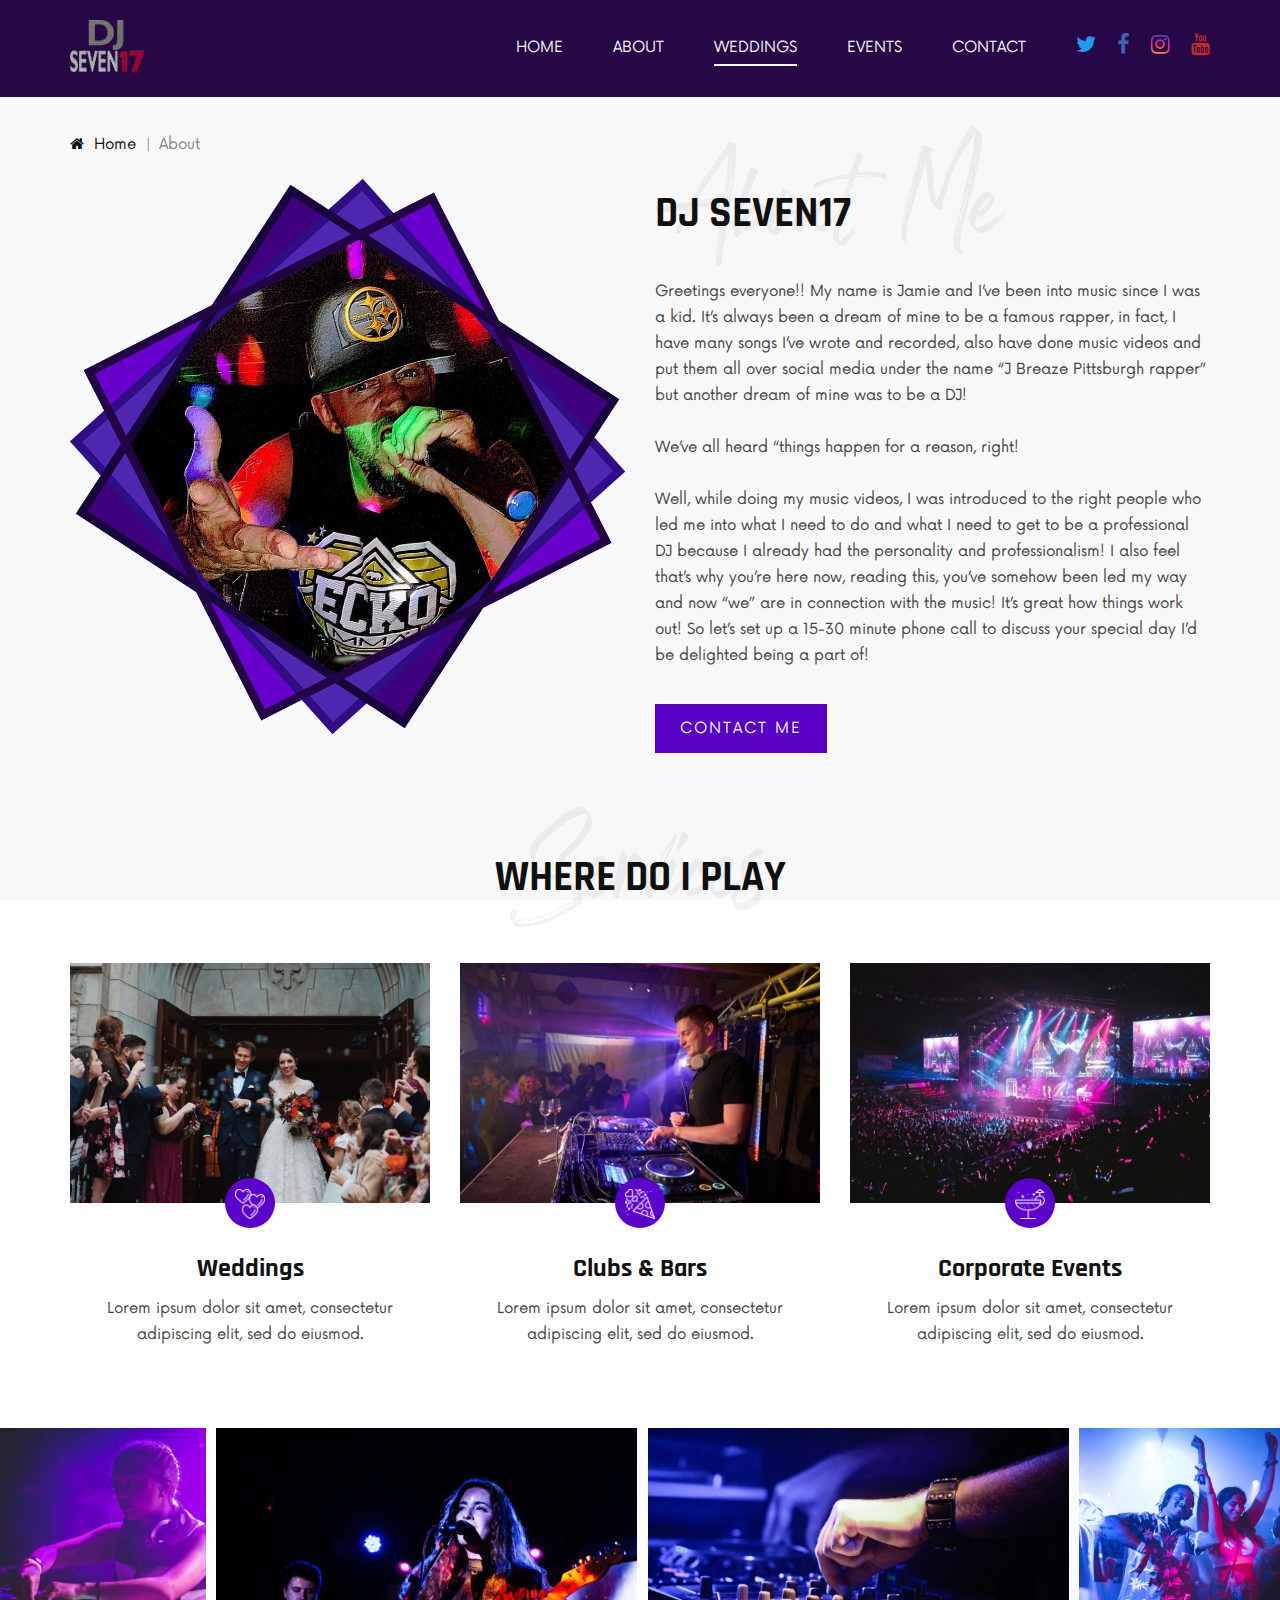
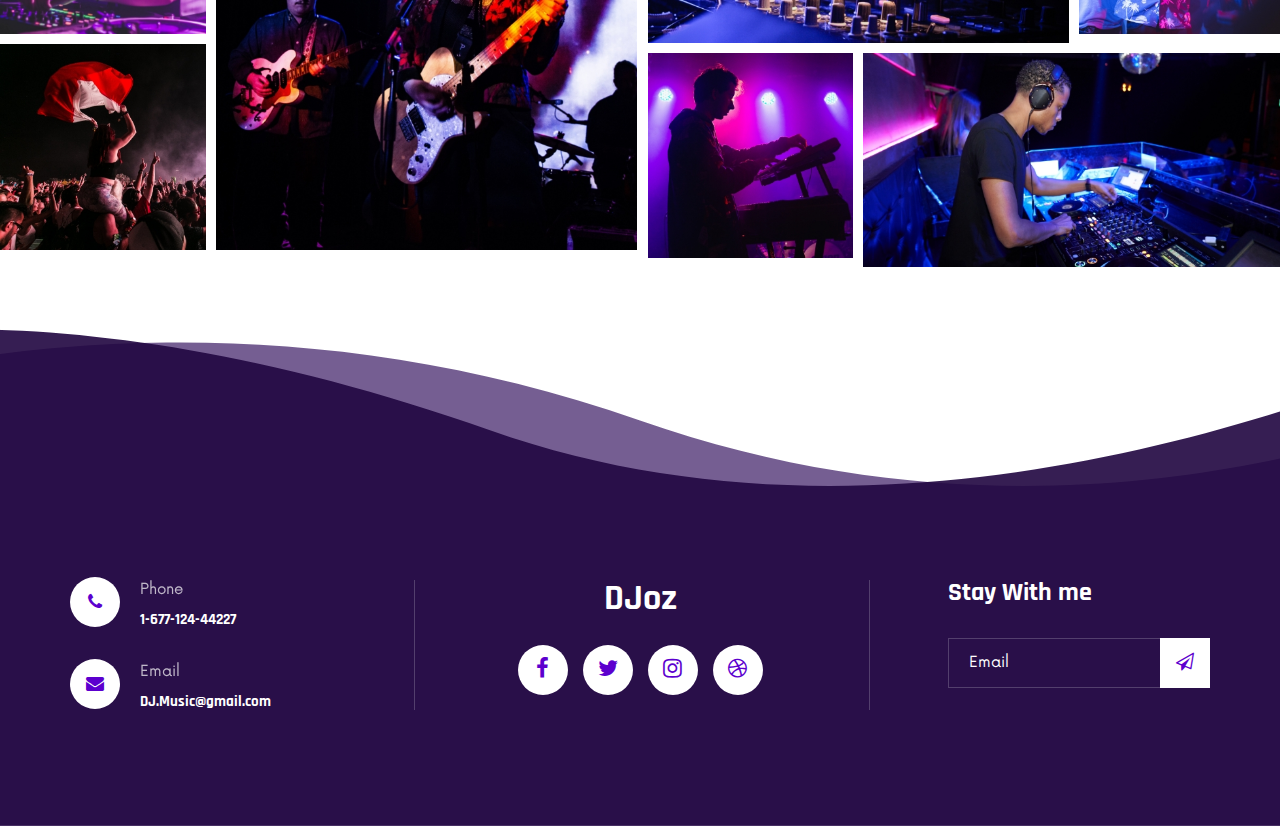
==== commit eead73e3: "update" ====
--- a/about.html
+++ b/about.html
@@ -7,7 +7,7 @@
     <meta name="keywords" content="DJoz, unica, creative, html">
     <meta name="viewport" content="width=device-width, initial-scale=1.0">
     <meta http-equiv="X-UA-Compatible" content="ie=edge">
-    <title>DJoz | Template</title>
+    <title>DJ Seven17 - Home</title>
 
     <!-- Google Font -->
     <link href="https://fonts.googleapis.com/css2?family=Rajdhani:wght@400;500;600;700&display=swap" rel="stylesheet">
@@ -22,6 +22,27 @@
     <link rel="stylesheet" href="css/owl.carousel.min.css" type="text/css">
     <link rel="stylesheet" href="css/slicknav.min.css" type="text/css">
     <link rel="stylesheet" href="css/style.css" type="text/css">
+
+    <link rel="canonical" href="https://www.djseven17.com/weddings">
+    <meta name="description" content="DJ Seven17 will rock out any party!">
+
+
+    <!-- Start OG Meta Tags -->
+      <meta property="og:type" content="website">
+      <meta property="og:url" content="https://www.djseven17.com/weddings">
+      <meta property="og:site_name" content="DJ Seven17 - DJ Pittsburgh PA">
+      <meta property="og:title" content="DJ Seven17 - DJ Pittsburgh PA">
+      <meta property="og:description" content="DJ Seven17 - DJ Pittsburgh PA">
+      <meta property="og:image" content="https://www.djseven17.com/img/uploads/logos/home-logo.png">      
+    <!-- End OG Meta Tags -->
+
+
+    <!-- Start favicon.io -->
+      <link rel="apple-touch-icon" sizes="180x180" href="img/uploads/favicon_io/apple-touch-icon.png">
+      <link rel="icon" type="image/png" sizes="32x32" href="img/uploads/favicon_io/favicon-32x32.png">
+      <link rel="icon" type="image/png" sizes="16x16" href="img/uploads/favicon_io/favicon-16x16.png">
+      <link rel="manifest" href="img/uploads/favicon_io/site.webmanifest">
+    <!-- Start favicon.io -->
 </head>
 
 <body>
@@ -36,33 +57,29 @@
             <div class="row">
                 <div class="col-lg-2 col-md-2">
                     <div class="header__logo">
-                        <a href="./index.html"><img src="img/logo.png" alt=""></a>
+                        <a href="https://www.djseven17.com"><img width="75px" src="img/uploads/logos/home-logo.png" alt=""></a>
                     </div>
                 </div>
                 <div class="col-lg-10 col-md-10">
                     <div class="header__nav">
                         <nav class="header__menu mobile-menu">
                             <ul>
-                                <li><a href="./index.html">Home</a></li>
-                                <li class="active"><a href="./about.html">About</a></li>
-                                <li><a href="./discography.html">Discography</a></li>
-                                <li><a href="./tours.html">Tours</a></li>
-                                <li><a href="./videos.html">Videos</a></li>
-                                <li><a href="#">Pages</a>
-                                    <ul class="dropdown">
-                                        <li><a href="./about.html">About</a></li>
-                                        <li><a href="./blog.html">Blog</a></li>
-                                        <li><a href="./blog-details.html">Blog Details</a></li>
-                                    </ul>
-                                </li>
-                                <li><a href="./contact.html">Contact</a></li>
+                                <li><a href="https://www.djseven17.com">Home</a></li>
+                                <li><a href="/about">About</a></li>
+                                <li class="active"><a href="/weddings">Weddings</a></li>
+                                <li><a href="/events">Events</a></li>
+                                <li><a href="/contact">Contact</a></li>
                             </ul>
                         </nav>
                         <div class="header__right__social">
-                            <a href="#"><i class="fa fa-facebook"></i></a>
-                            <a href="#"><i class="fa fa-twitter"></i></a>
-                            <a href="#"><i class="fa fa-instagram"></i></a>
-                            <a href="#"><i class="fa fa-dribbble"></i></a>
+                            <a href="#" style="color:#1DA1F2"><i class="fa fa-twitter"></i></a>
+                            <a href="https://www.facebook.com/affordablepittsburghDJ" style="color:#4267B2"><i class="fa fa-facebook"></i></a>
+                            <a href="#" style="color: transparent;
+                                background: radial-gradient(circle at 30% 107%, #fdf497 0%, #fdf497 5%, #fd5949 45%, #d6249f 60%, #285AEB 90%);
+                                background: -webkit-radial-gradient(circle at 30% 107%, #fdf497 0%, #fdf497 5%, #fd5949 45%, #d6249f 60%, #285AEB 90%);
+                                background-clip: text;
+                                -webkit-background-clip: text"><i class="fa fa-instagram"></i></a>
+                            <a href="#" style="color:#c4302b"><i class="fa fa-youtube"></i></a>
                         </div>
                     </div>
                 </div>
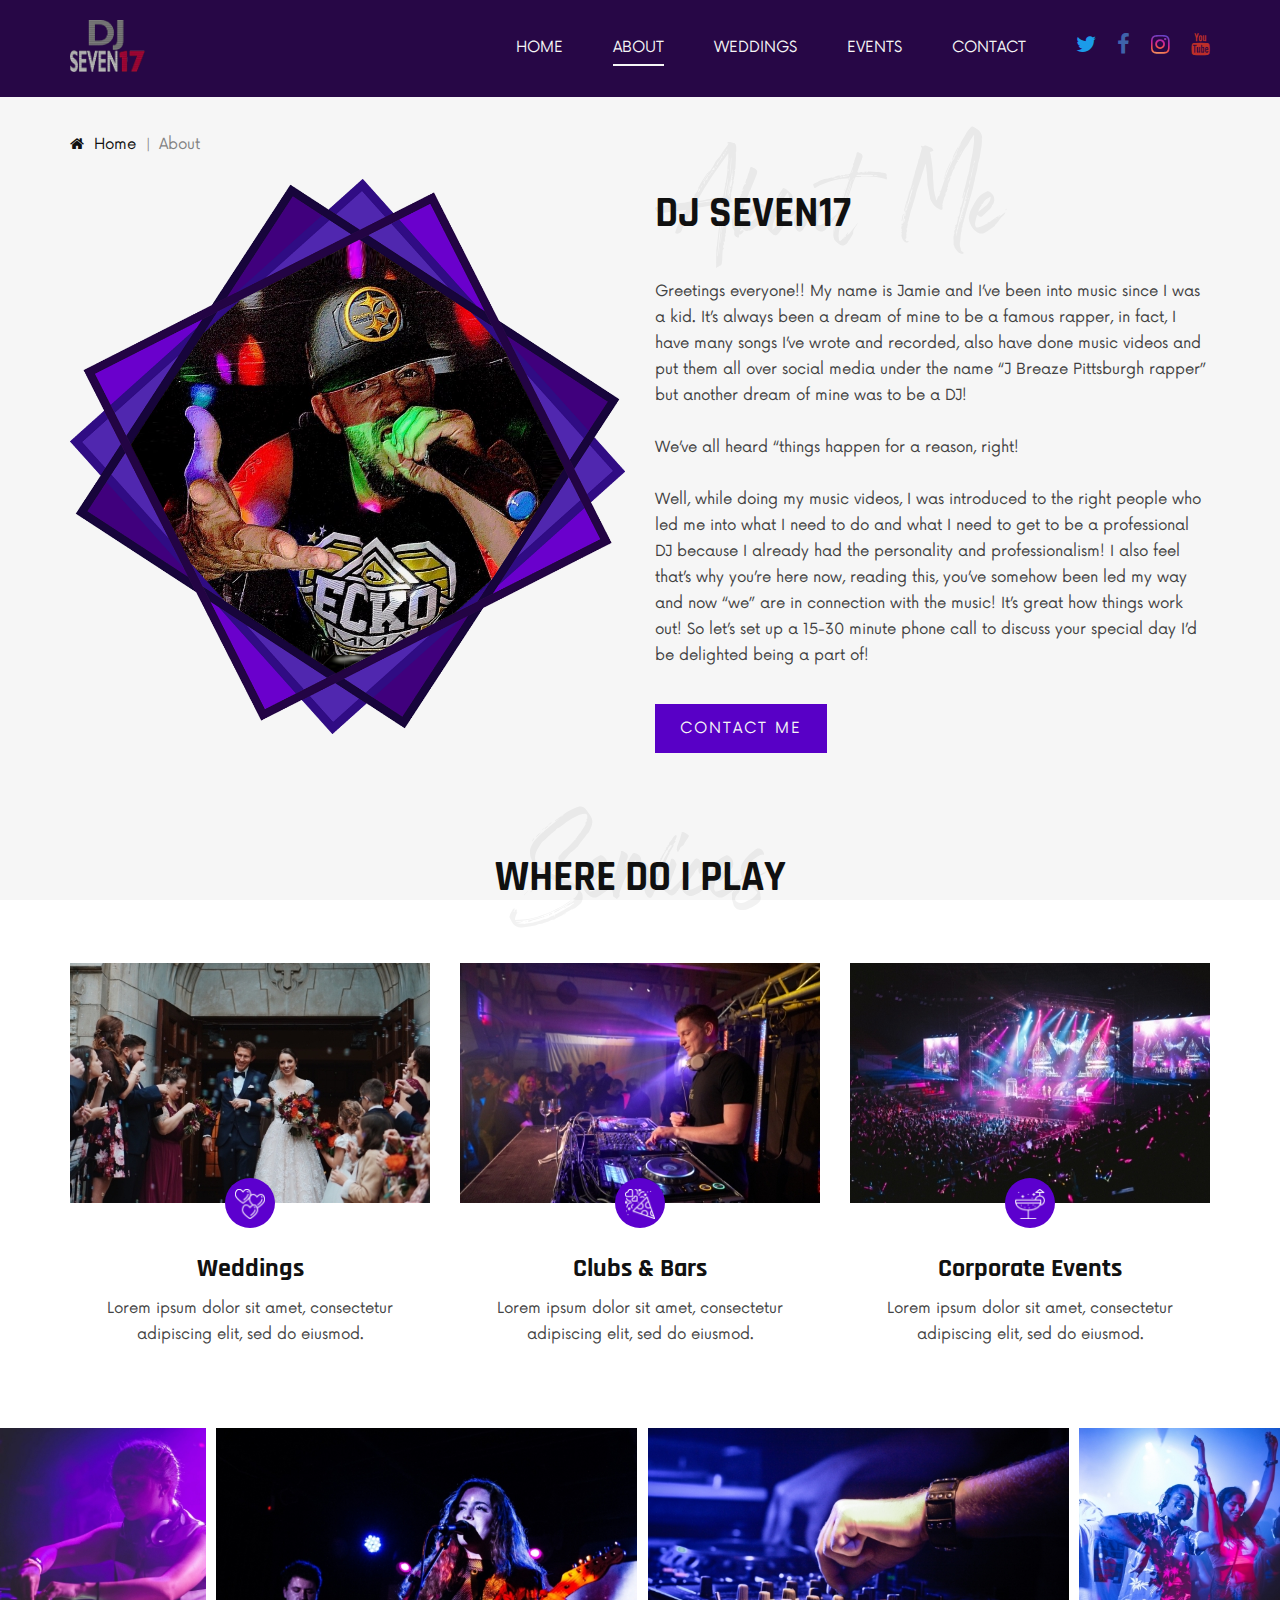
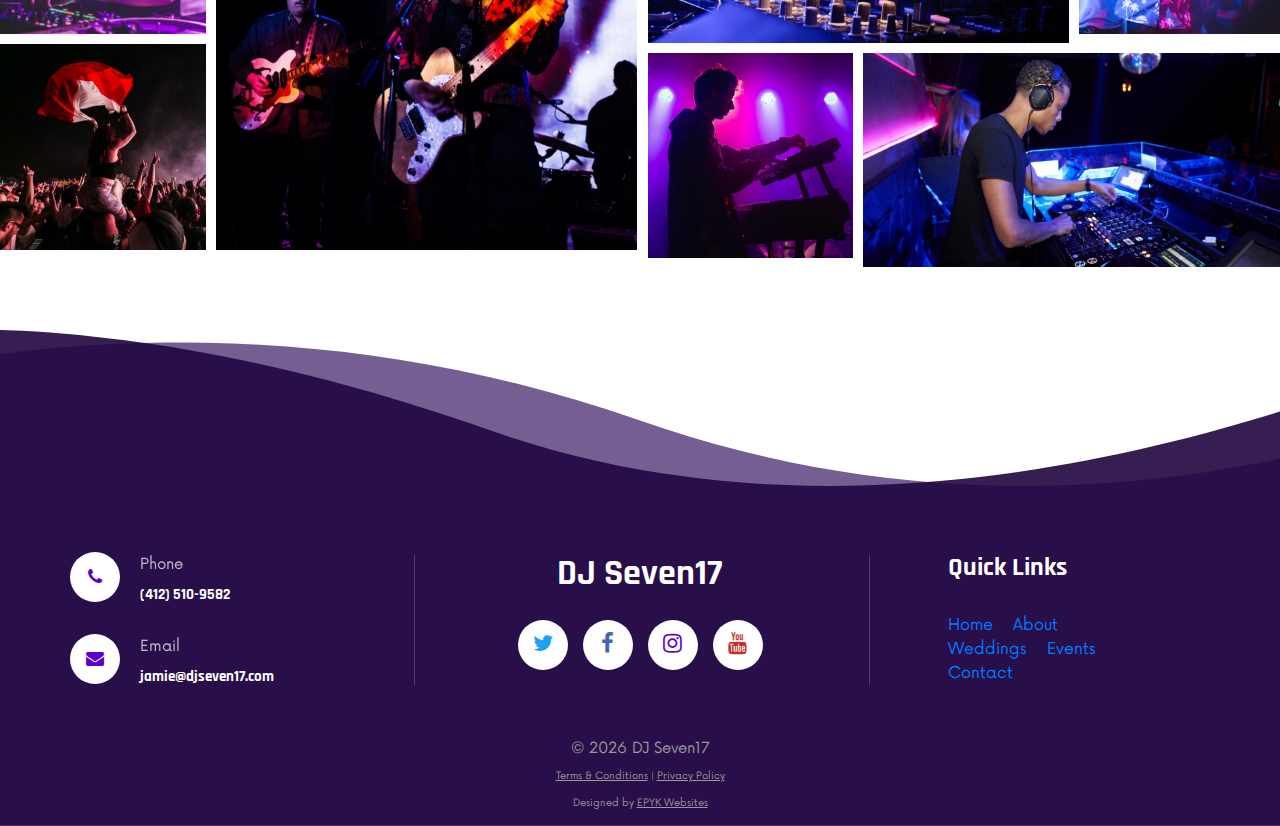
==== commit 3bbedd47: "update" ====
--- a/about.html
+++ b/about.html
@@ -65,8 +65,8 @@
                         <nav class="header__menu mobile-menu">
                             <ul>
                                 <li><a href="https://www.djseven17.com">Home</a></li>
-                                <li><a href="/about">About</a></li>
-                                <li class="active"><a href="/weddings">Weddings</a></li>
+                                <li class="active"><a href="/about">About</a></li>
+                                <li><a href="/weddings">Weddings</a></li>
                                 <li><a href="/events">Events</a></li>
                                 <li><a href="/contact">Contact</a></li>
                             </ul>
@@ -237,44 +237,61 @@
     <!-- Footer Section Begin -->
     <footer class="footer footer--normal spad set-bg" data-setbg="img/footer-bg.png">
         <div class="container">
-            <div class="row">
+            <div style="margin-top:-25px;" class="row">
                 <div class="col-lg-3 col-md-6">
                     <div class="footer__address">
                         <ul>
                             <li>
-                                <i class="fa fa-phone"></i>
+                                <a href="tel:412-510-9582"><i class="fa fa-phone"></i></a>
                                 <p>Phone</p>
-                                <h6>1-677-124-44227</h6>
+                                <a href="tel:412-510-9582"><h6>(412) 510-9582</h6></a>
                             </li>
                             <li>
-                                <i class="fa fa-envelope"></i>
+                                <a href="mailto:jamie@djseven17.com"><i class="fa fa-envelope"></i></a>
                                 <p>Email</p>
-                                <h6>DJ.Music@gmail.com</h6>
+                                <a href="mailto:jamie@djseven17.com"><h6>jamie@djseven17.com</h6></a>
                             </li>
                         </ul>
                     </div>
                 </div>
                 <div class="col-lg-4 offset-lg-1 col-md-6">
                     <div class="footer__social">
-                        <h2>DJoz</h2>
+                        <h2>DJ Seven17</h2>
                         <div class="footer__social__links">
-                            <a href="#"><i class="fa fa-facebook"></i></a>
-                            <a href="#"><i class="fa fa-twitter"></i></a>
+                            <a href="#" style="color:#1DA1F2"><i class="fa fa-twitter"></i></a>
+                            <a href="#" style="color:#4267B2"><i class="fa fa-facebook"></i></a>
                             <a href="#"><i class="fa fa-instagram"></i></a>
-                            <a href="#"><i class="fa fa-dribbble"></i></a>
+                            <a href="#" style="color:#c4302b"><i class="fa fa-youtube"></i></a>
                         </div>
                     </div>
                 </div>
                 <div class="col-lg-3 offset-lg-1 col-md-6">
                     <div class="footer__newslatter">
-                        <h4>Stay With me</h4>
-                        <form action="#">
-                            <input type="text" placeholder="Email">
-                            <button type="submit"><i class="fa fa-send-o"></i></button>
-                        </form>
-                    </div>
-                </div>
-            </div>
+                        <h4>Quick Links</h4>
+                        <a href="https://www.djseven17.com/">Home</a> &nbsp;&nbsp; <a href="/about">About</a>
+                        
+                        <br/>
+                        
+                        <a href="/weddings">Weddings</a> &nbsp;&nbsp; <a href="/events">Events</a>
+                        <br/>
+                        
+                        <a href="/contact">Contact</a>
+                    </div>
+                </div>
+            </div>
+            <!-- Link back to Colorlib can't be removed. Template is licensed under CC BY 3.0. -->
+			<div class="footer__copyright__text">
+				<p>&copy; <script>document.write(new Date().getFullYear());</script> DJ Seven17
+                
+                    <br />
+                    <font size="0.5"><a href="/terms-and-conditions">Terms & Conditions</a> | <a href="/privacy-policy">Privacy Policy</a></font>
+                    <br />
+                    <font size="0 .5">Designed by <a href="https://www.epykwebsites.com">EPYK Websites</a></font>
+                
+                </p>
+                
+			</div>
+			<!-- Link back to Colorlib can't be removed. Template is licensed under CC BY 3.0. -->
         </div>
     </footer>
     <!-- Footer Section End -->
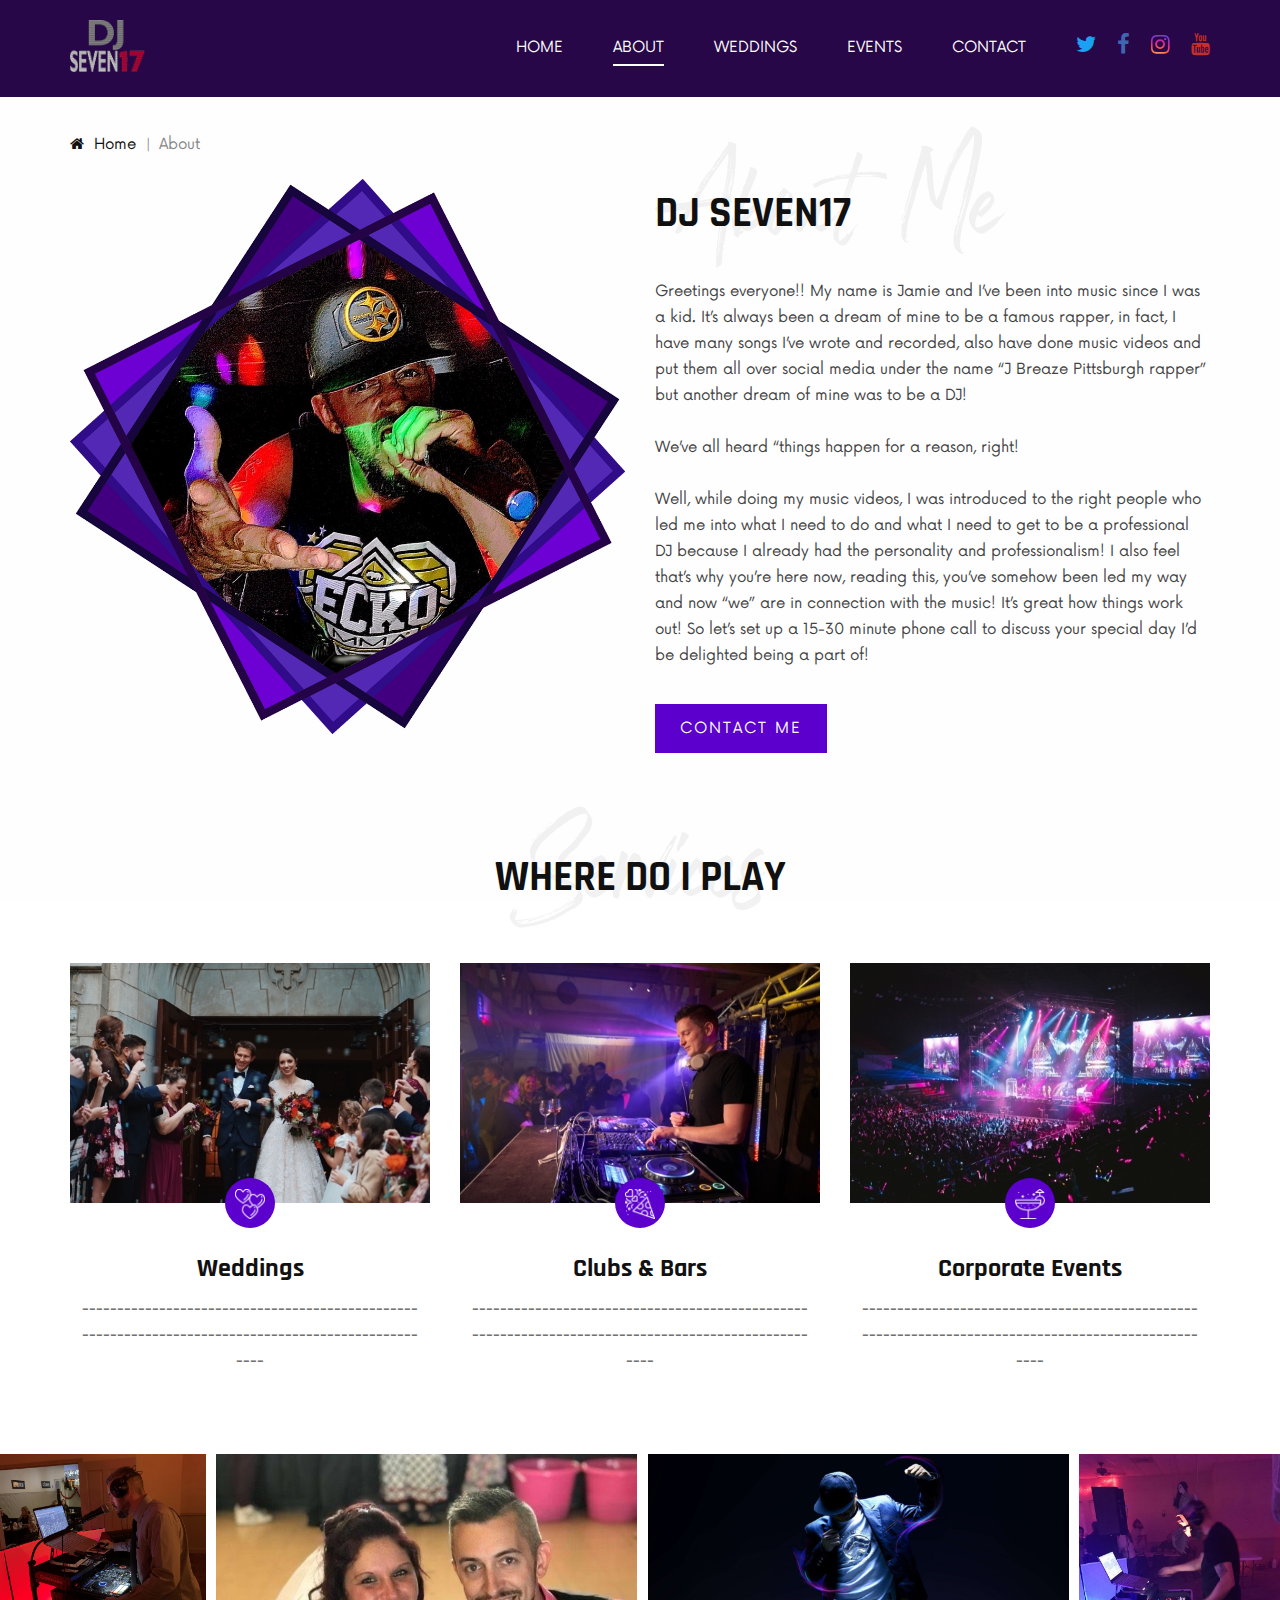
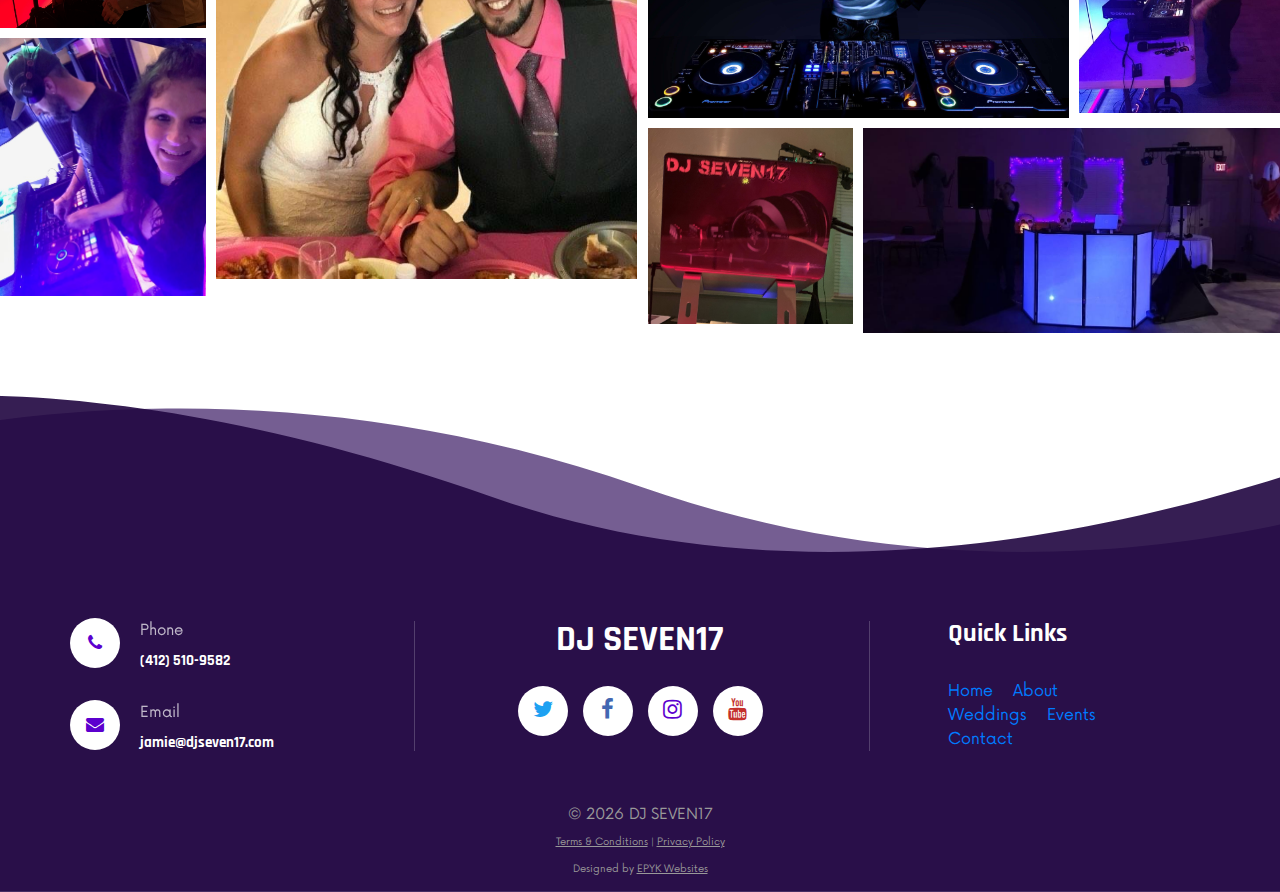
==== commit 36058766: "update" ====
--- a/about.html
+++ b/about.html
@@ -7,7 +7,7 @@
     <meta name="keywords" content="DJoz, unica, creative, html">
     <meta name="viewport" content="width=device-width, initial-scale=1.0">
     <meta http-equiv="X-UA-Compatible" content="ie=edge">
-    <title>DJ Seven17 - Home</title>
+    <title>DJ SEVEN17 - Home</title>
 
     <!-- Google Font -->
     <link href="https://fonts.googleapis.com/css2?family=Rajdhani:wght@400;500;600;700&display=swap" rel="stylesheet">
@@ -24,15 +24,15 @@
     <link rel="stylesheet" href="css/style.css" type="text/css">
 
     <link rel="canonical" href="https://www.djseven17.com/weddings">
-    <meta name="description" content="DJ Seven17 will rock out any party!">
+    <meta name="description" content="DJ SEVEN17 will rock out any party!">
 
 
     <!-- Start OG Meta Tags -->
       <meta property="og:type" content="website">
       <meta property="og:url" content="https://www.djseven17.com/weddings">
-      <meta property="og:site_name" content="DJ Seven17 - DJ Pittsburgh PA">
-      <meta property="og:title" content="DJ Seven17 - DJ Pittsburgh PA">
-      <meta property="og:description" content="DJ Seven17 - DJ Pittsburgh PA">
+      <meta property="og:site_name" content="DJ SEVEN17 - DJ Pittsburgh PA">
+      <meta property="og:title" content="DJ SEVEN17 - DJ Pittsburgh PA">
+      <meta property="og:description" content="DJ SEVEN17 - DJ Pittsburgh PA">
       <meta property="og:image" content="https://www.djseven17.com/img/uploads/logos/home-logo.png">      
     <!-- End OG Meta Tags -->
 
@@ -116,7 +116,7 @@
                 <div class="col-lg-6">
                     <div class="about__text">
                         <div class="section-title">
-                            <h2>DJ Seven17</h2>
+                            <h2>DJ SEVEN17</h2>
                             <h1>About Me</h1>
                         </div>
                         <p>Greetings everyone!! My name is Jamie and I’ve been into music since I was a kid. 
@@ -155,17 +155,19 @@
             </div>
             <div class="row">
                 <div class="col-lg-4 col-md-6 col-sm-6">
-                    <div class="about__services__item">
-                        <div class="about__services__item__pic set-bg" data-setbg="img/services/as-1.jpg">
-                            <div class="icon">
-                                <img src="img/services/as-icon-1.png" alt="">
+                    <a href="/weddings">
+                        <div class="about__services__item">
+                            <div class="about__services__item__pic set-bg" data-setbg="img/services/as-1.jpg">
+                                <div class="icon">
+                                    <img src="img/services/as-icon-1.png" alt="">
+                                </div>
                             </div>
-                        </div>
-                        <div class="about__services__item__text">
-                            <h4>Weddings</h4>
-                            <p>Lorem ipsum dolor sit amet, consectetur adipiscing elit, sed do eiusmod.</p>
-                        </div>
-                    </div>
+                            <div class="about__services__item__text">
+                                <h4>Weddings</h4>
+                                <p>----------------------------------------------------------------------------------------------------</p>
+                            </div>
+                        </div>
+                    </a>
                 </div>
                 <div class="col-lg-4 col-md-6 col-sm-6">
                     <div class="about__services__item">
@@ -176,7 +178,7 @@
                         </div>
                         <div class="about__services__item__text">
                             <h4>Clubs & Bars</h4>
-                            <p>Lorem ipsum dolor sit amet, consectetur adipiscing elit, sed do eiusmod.</p>
+                            <p>----------------------------------------------------------------------------------------------------</p>
                         </div>
                     </div>
                 </div>
@@ -189,7 +191,7 @@
                         </div>
                         <div class="about__services__item__text">
                             <h4>Corporate Events</h4>
-                            <p>Lorem ipsum dolor sit amet, consectetur adipiscing elit, sed do eiusmod.</p>
+                            <p>----------------------------------------------------------------------------------------------------</p>
                         </div>
                     </div>
                 </div>
@@ -205,27 +207,27 @@
                 <div class="col-lg-6">
                     <div class="row">
                         <div class="col-lg-4 col-md-4 col-sm-4 p-0">
-                            <img src="img/about/ap-1.jpg" alt="">
-                            <img src="img/about/ap-2.jpg" alt="">
+                            <img src="img/uploads/about/1.JPEG" alt="">
+                            <img src="img/uploads/about/2.JPEG" alt="">
                         </div>
                         <div class="col-lg-8 col-md-8 col-sm-8 p-0">
-                            <img src="img/about/ap-3.jpg" alt="">
+                            <img src="img/uploads/about/3.JPG" alt="">
                         </div>
                     </div>
                 </div>
                 <div class="col-lg-6">
                     <div class="row">
                         <div class="col-lg-8 col-md-8 col-sm-8 p-0">
-                            <img src="img/about/ap-4.jpg" alt="">
+                            <img src="img/uploads/about/4.JPG" alt="">
                         </div>
                         <div class="col-lg-4 col-md-4 col-sm-4 p-0">
-                            <img src="img/about/ap-5.jpg" alt="">
+                            <img src="img/uploads/about/6.JPG" alt="">
                         </div>
                         <div class="col-lg-4 col-md-4 col-sm-4 p-0">
-                            <img src="img/about/ap-6.jpg" alt="">
+                            <img src="img/uploads/about/5.jpg" alt="">
                         </div>
                         <div class="col-lg-8 col-md-8 col-sm-8 p-0">
-                            <img src="img/about/ap-7.jpg" alt="">
+                            <img src="img/uploads/about/8.jpg" alt="">
                         </div>
                     </div>
                 </div>
@@ -256,7 +258,7 @@
                 </div>
                 <div class="col-lg-4 offset-lg-1 col-md-6">
                     <div class="footer__social">
-                        <h2>DJ Seven17</h2>
+                        <h2>DJ SEVEN17</h2>
                         <div class="footer__social__links">
                             <a href="#" style="color:#1DA1F2"><i class="fa fa-twitter"></i></a>
                             <a href="#" style="color:#4267B2"><i class="fa fa-facebook"></i></a>
@@ -281,7 +283,7 @@
             </div>
             <!-- Link back to Colorlib can't be removed. Template is licensed under CC BY 3.0. -->
 			<div class="footer__copyright__text">
-				<p>&copy; <script>document.write(new Date().getFullYear());</script> DJ Seven17
+				<p>&copy; <script>document.write(new Date().getFullYear());</script> DJ SEVEN17
                 
                     <br />
                     <font size="0.5"><a href="/terms-and-conditions">Terms & Conditions</a> | <a href="/privacy-policy">Privacy Policy</a></font>
--- a/css/style.css
+++ b/css/style.css
@@ -399,8 +399,8 @@
 -----------------------*/
 
 .hero {
-	padding-top: 400px;
-	padding-bottom: 295px;
+	padding-top: 800px;
+	padding-bottom: 100px;
 	position: relative;
 }
 
@@ -2585,16 +2585,6 @@
 	position: relative;
 }
 
-.contact__address ul li span:after {
-	position: absolute;
-	right: -20px;
-	top: -1px;
-	content: ".";
-	font-size: 39px;
-	line-height: 0;
-	border-radius: 50%;
-}
-
 .contact__address ul li span:last-child {
 	margin-right: 0;
 }
@@ -2712,8 +2702,8 @@
 
 @media only screen and (max-width: 767px) {
 	.hero {
-		padding-top: 190px;
-		padding-bottom: 200px;
+		padding-top: 800px;
+		padding-bottom: 50px;
 	}
 	.event .section-title:after {
 		display: none;
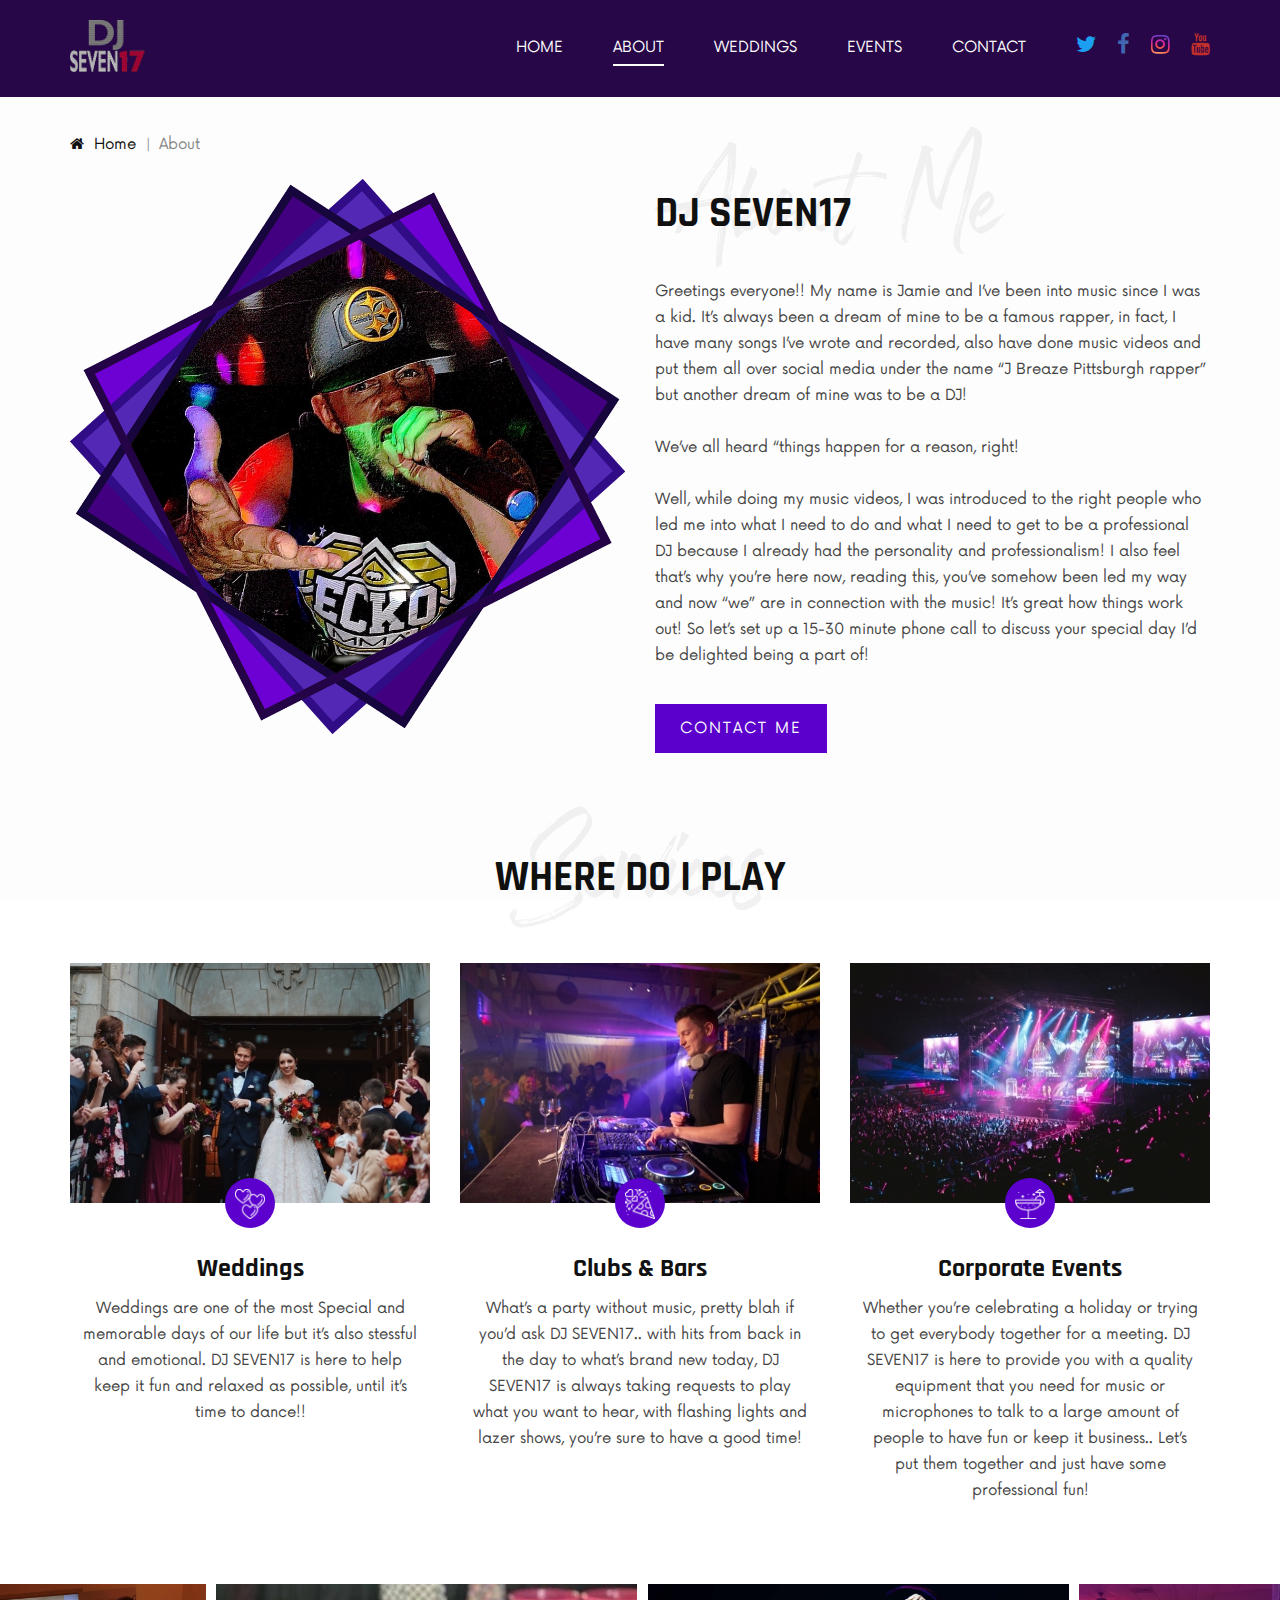
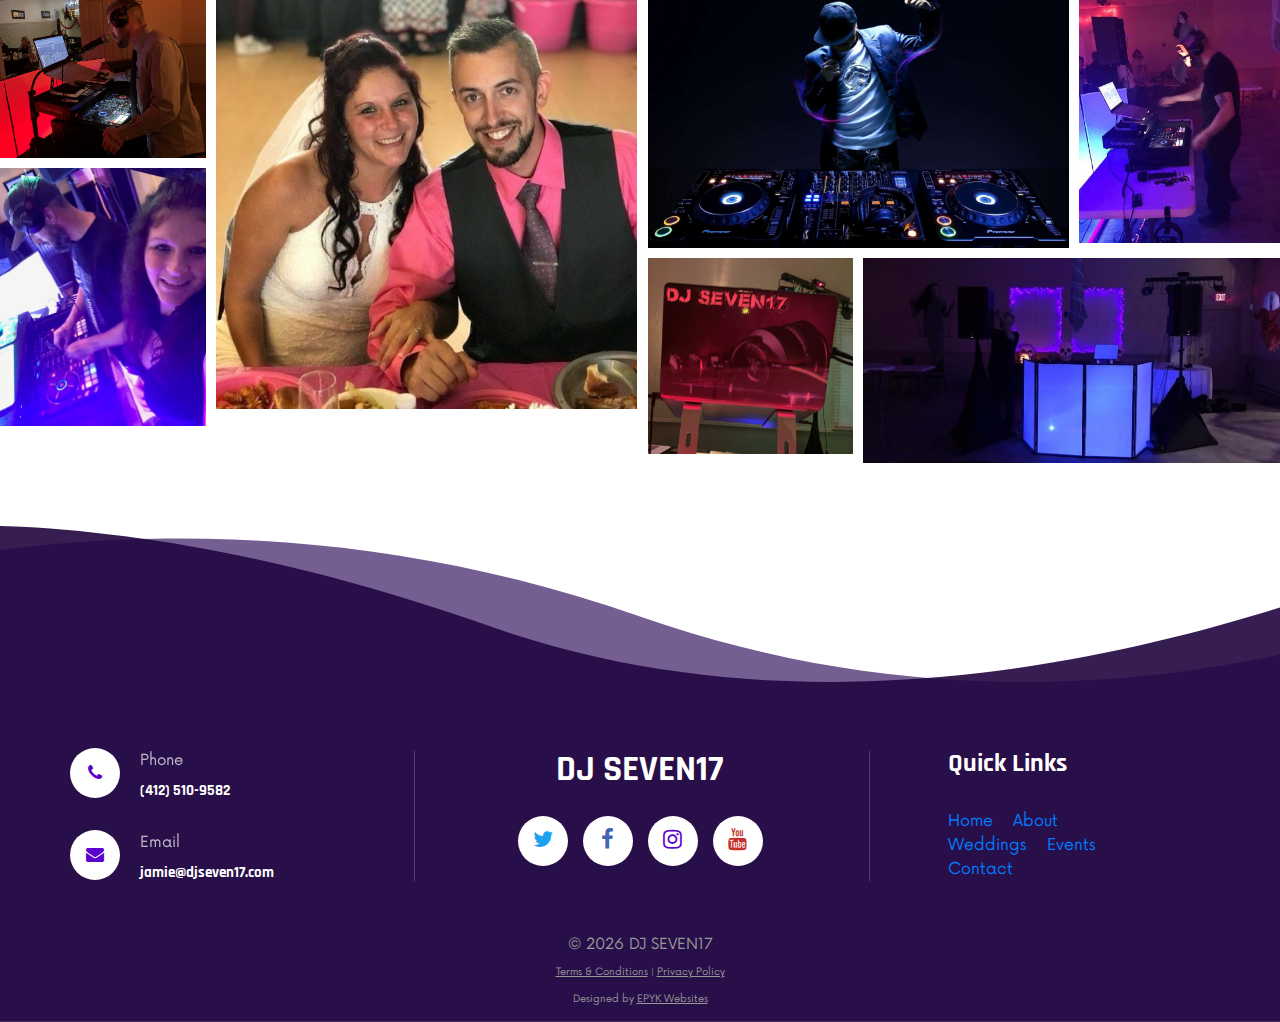
==== commit e47be956: "update" ====
--- a/about.html
+++ b/about.html
@@ -164,7 +164,10 @@
                             </div>
                             <div class="about__services__item__text">
                                 <h4>Weddings</h4>
-                                <p>----------------------------------------------------------------------------------------------------</p>
+                                <p> 
+                                    Weddings are one of the most Special and memorable days of our life but it’s also stessful and emotional. 
+                                    DJ SEVEN17 is here to help keep it fun and relaxed as possible, until it’s time to dance!! 
+                                </p>
                             </div>
                         </div>
                     </a>
@@ -178,7 +181,8 @@
                         </div>
                         <div class="about__services__item__text">
                             <h4>Clubs & Bars</h4>
-                            <p>----------------------------------------------------------------------------------------------------</p>
+                            <p>What’s a party without music, pretty blah if you’d ask DJ SEVEN17.. with hits from back in the day to what’s brand new today, 
+                                DJ SEVEN17 is always taking requests to play what you want to hear, with flashing lights and lazer shows, you’re sure to have a good time!</p>
                         </div>
                     </div>
                 </div>
@@ -191,7 +195,9 @@
                         </div>
                         <div class="about__services__item__text">
                             <h4>Corporate Events</h4>
-                            <p>----------------------------------------------------------------------------------------------------</p>
+                            <p>Whether you’re celebrating a holiday or trying to get everybody together for a meeting. 
+                                DJ SEVEN17 is here to provide you with a quality equipment that you need for music or microphones to talk to a large amount of people to have fun or keep it business.. 
+                                Let’s put them together and just have some professional fun!</p>
                         </div>
                     </div>
                 </div>
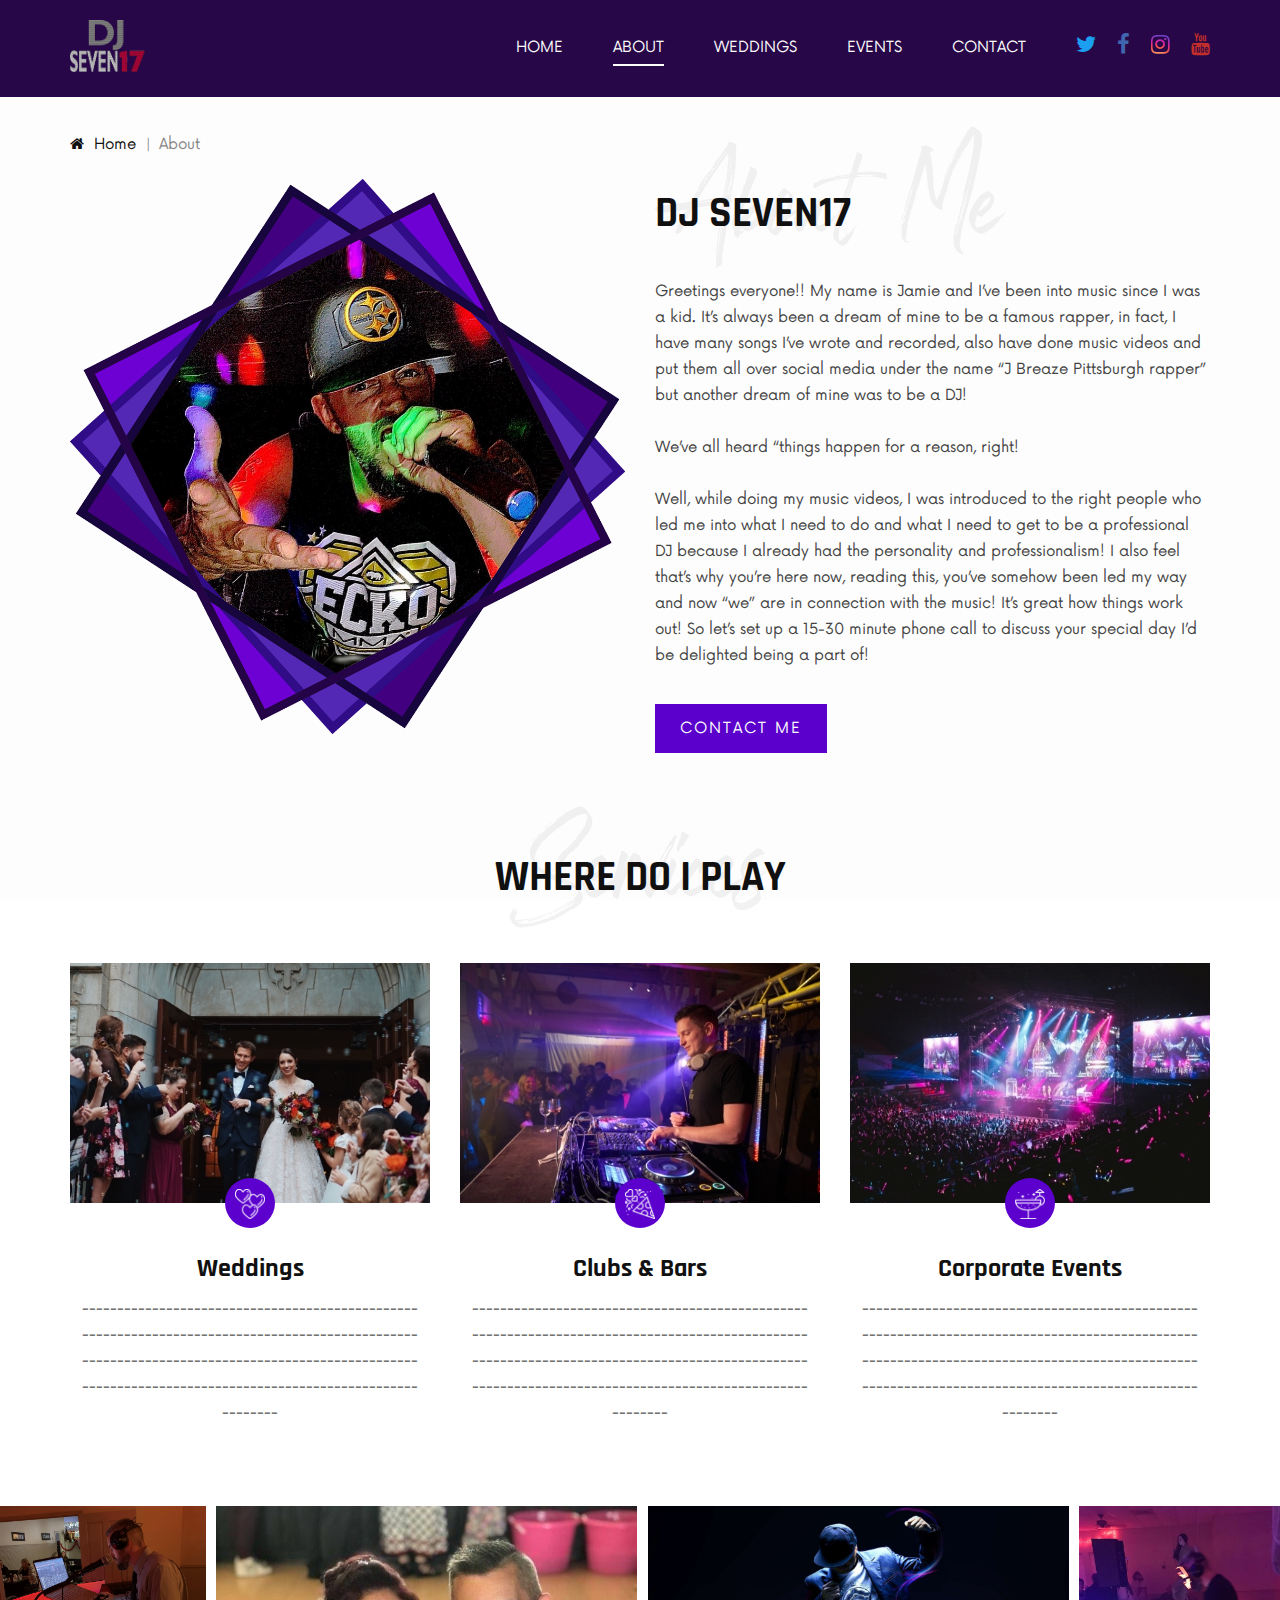
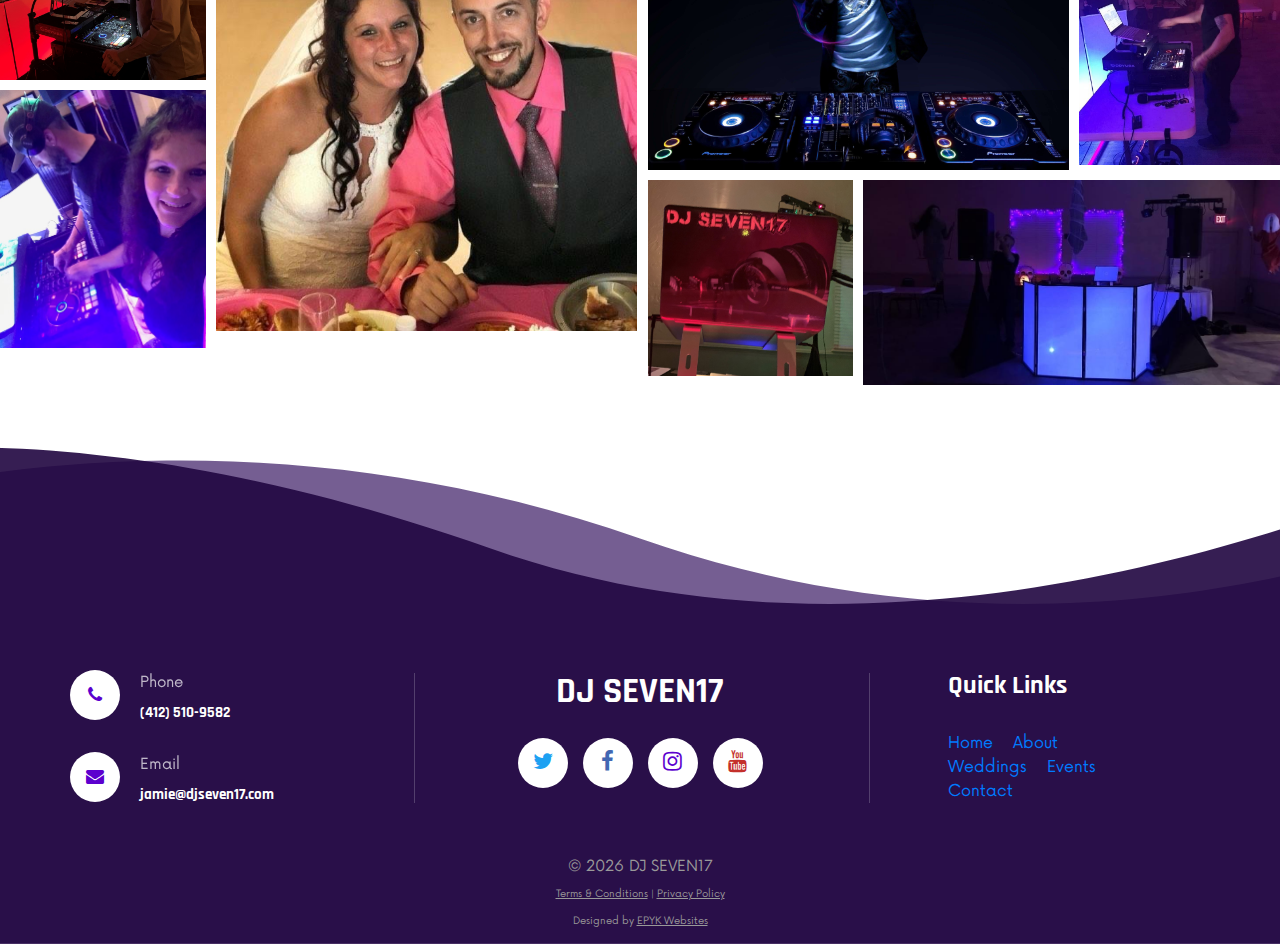
==== commit dce59151: "add Google Analytics & sitemap" ====
--- a/about.html
+++ b/about.html
@@ -164,9 +164,7 @@
                             </div>
                             <div class="about__services__item__text">
                                 <h4>Weddings</h4>
-                                <p> 
-                                    Weddings are one of the most Special and memorable days of our life but it’s also stessful and emotional. 
-                                    DJ SEVEN17 is here to help keep it fun and relaxed as possible, until it’s time to dance!! 
+                                <p>[base64]
                                 </p>
                             </div>
                         </div>
@@ -181,8 +179,7 @@
                         </div>
                         <div class="about__services__item__text">
                             <h4>Clubs & Bars</h4>
-                            <p>What’s a party without music, pretty blah if you’d ask DJ SEVEN17.. with hits from back in the day to what’s brand new today, 
-                                DJ SEVEN17 is always taking requests to play what you want to hear, with flashing lights and lazer shows, you’re sure to have a good time!</p>
+                            <p>[base64]</p>
                         </div>
                     </div>
                 </div>
@@ -195,9 +192,7 @@
                         </div>
                         <div class="about__services__item__text">
                             <h4>Corporate Events</h4>
-                            <p>Whether you’re celebrating a holiday or trying to get everybody together for a meeting. 
-                                DJ SEVEN17 is here to provide you with a quality equipment that you need for music or microphones to talk to a large amount of people to have fun or keep it business.. 
-                                Let’s put them together and just have some professional fun!</p>
+                            <p>[base64]</p>
                         </div>
                     </div>
                 </div>
@@ -319,5 +314,14 @@
     <script src="js/jquery.jplayer.min.js"></script>
     <script src="js/jplayerInit.js"></script>
 </body>
-
+    <!-- Start Global site tag (gtag.js) - Google Analytics -->
+        <script async src="https://www.googletagmanager.com/gtag/js?id=G-DTCPPE7Y0T"></script>
+        <script>
+        window.dataLayer = window.dataLayer || [];
+        function gtag(){dataLayer.push(arguments);}
+        gtag('js', new Date());
+
+        gtag('config', 'G-DTCPPE7Y0T');
+        </script>
+    <!-- End Global site tag (gtag.js) - Google Analytics -->
 </html>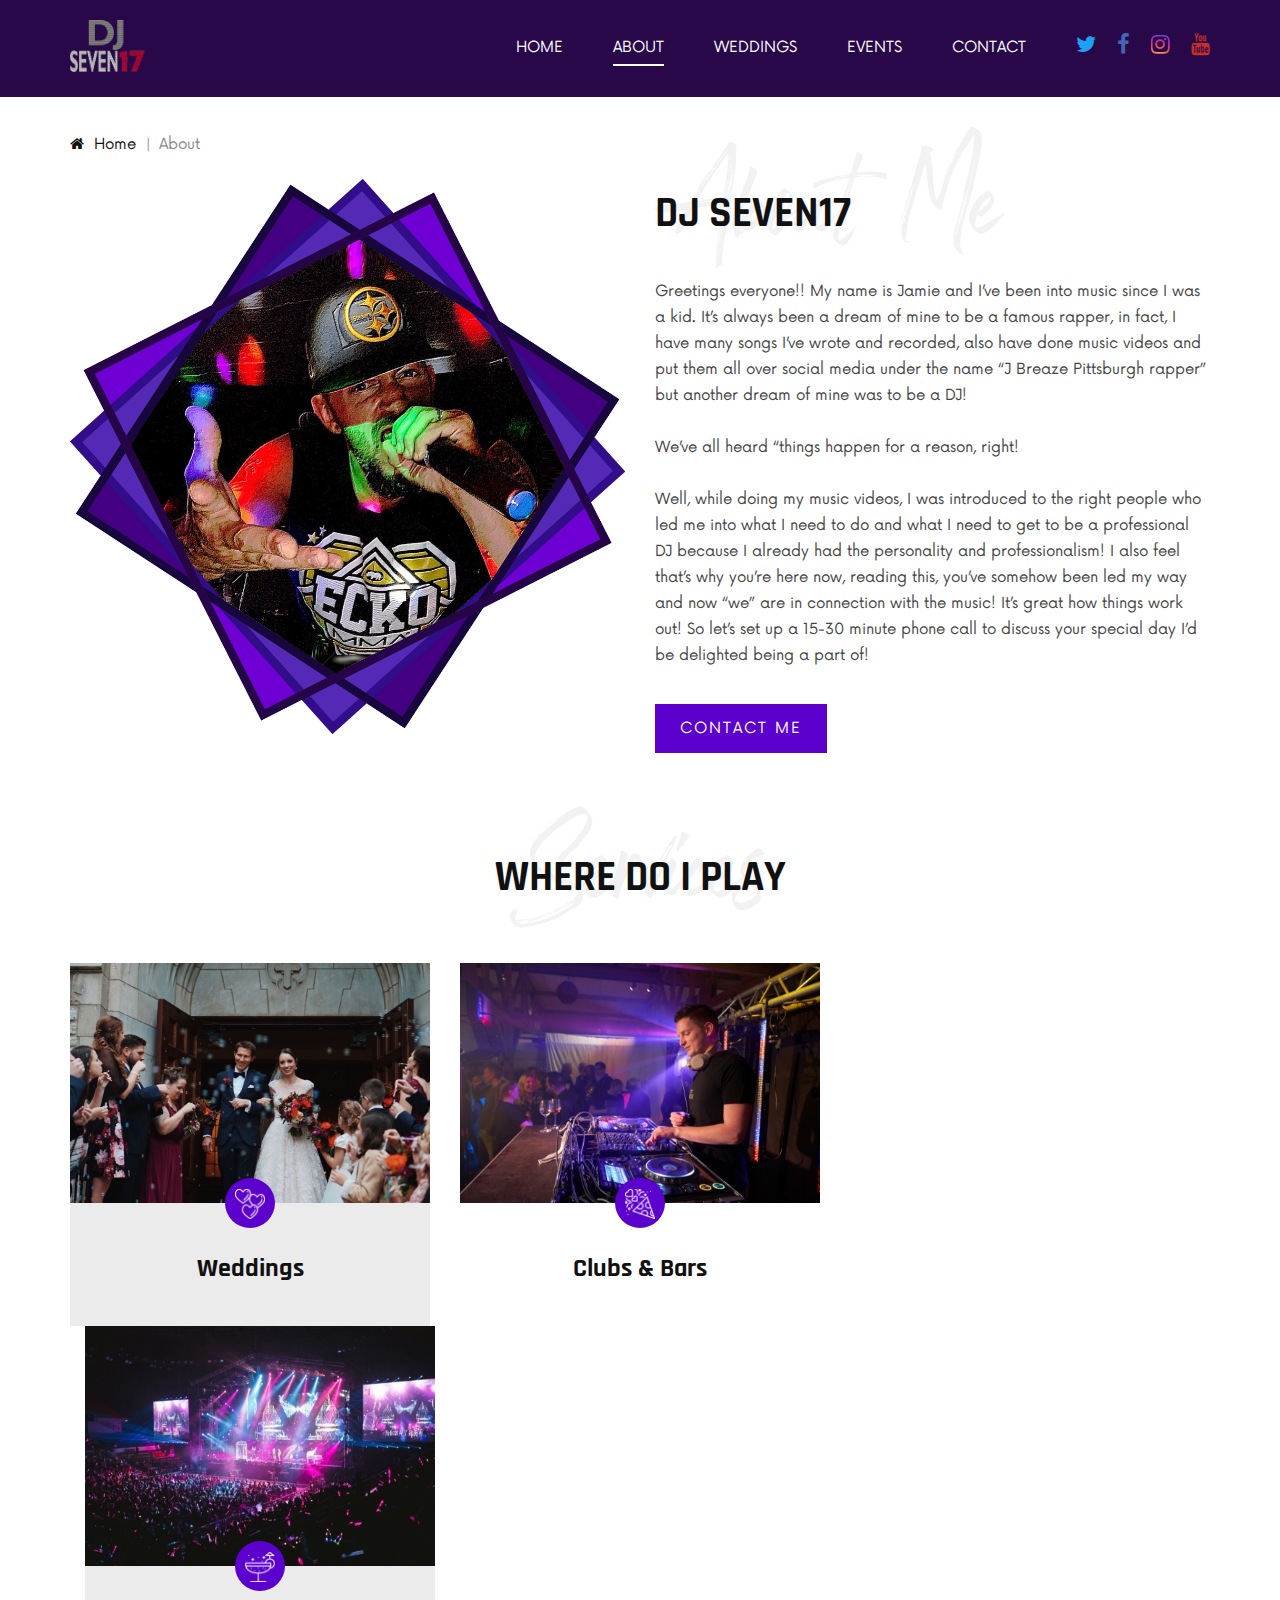
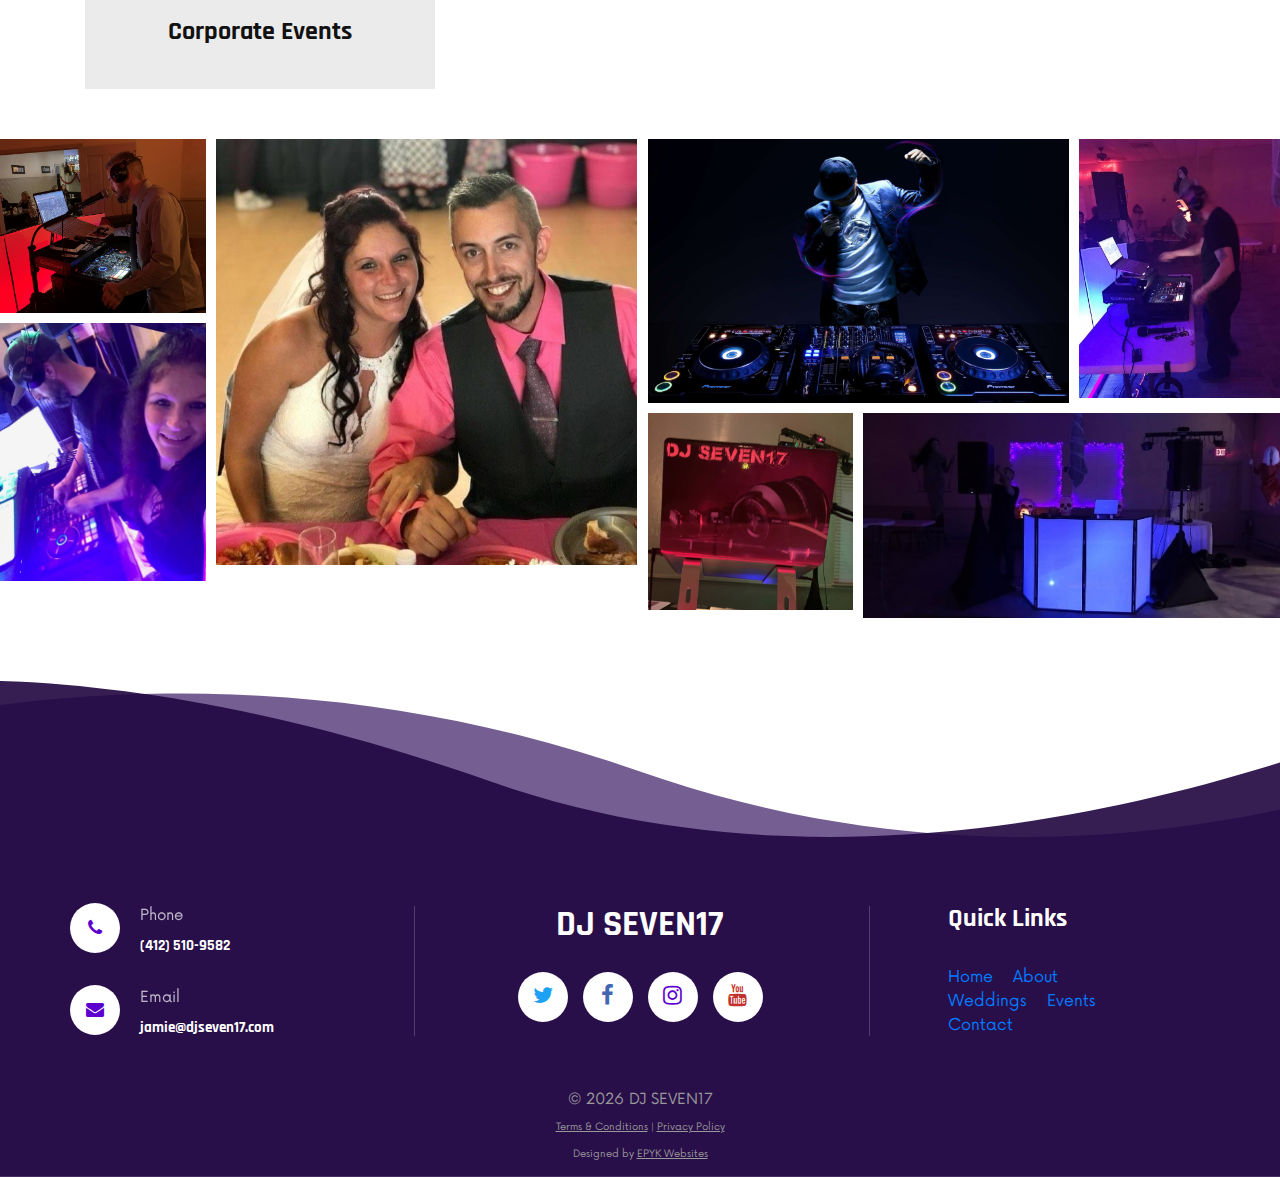
==== commit 33abea13: "update" ====
--- a/about.html
+++ b/about.html
@@ -156,7 +156,7 @@
             <div class="row">
                 <div class="col-lg-4 col-md-6 col-sm-6">
                     <a href="/weddings">
-                        <div class="about__services__item">
+                        <div style="background-color: #ebebeb;" class="about__services__item">
                             <div class="about__services__item__pic set-bg" data-setbg="img/services/as-1.jpg">
                                 <div class="icon">
                                     <img src="img/services/as-icon-1.png" alt="">
@@ -164,27 +164,26 @@
                             </div>
                             <div class="about__services__item__text">
                                 <h4>Weddings</h4>
-                                <p>[base64]
-                                </p>
                             </div>
                         </div>
                     </a>
                 </div>
                 <div class="col-lg-4 col-md-6 col-sm-6">
-                    <div class="about__services__item">
-                        <div class="about__services__item__pic set-bg" data-setbg="img/services/as-2.jpg">
-                            <div class="icon">
-                                <img src="img/services/as-icon-2.png" alt="">
-                            </div>
-                        </div>
-                        <div class="about__services__item__text">
-                            <h4>Clubs & Bars</h4>
-                            <p>[base64]</p>
-                        </div>
-                    </div>
+                    <a href="/events#bars-clubs-restaurants"
+                        <div style="background-color: #ebebeb;" class="about__services__item">
+                            <div class="about__services__item__pic set-bg" data-setbg="img/services/as-2.jpg">
+                                <div class="icon">
+                                    <img src="img/services/as-icon-2.png" alt="">
+                                </div>
+                            </div>
+                            <div class="about__services__item__text">
+                                <h4>Clubs & Bars</h4>
+                            </div>
+                        </div>
+
                 </div>
                 <div class="col-lg-4 col-md-6 col-sm-6">
-                    <div class="about__services__item">
+                    <div style="background-color: #ebebeb;" class="about__services__item">
                         <div class="about__services__item__pic set-bg" data-setbg="img/services/as-3.jpg">
                             <div class="icon">
                                 <img src="img/services/as-icon-3.png" alt="">
@@ -192,7 +191,6 @@
                         </div>
                         <div class="about__services__item__text">
                             <h4>Corporate Events</h4>
-                            <p>[base64]</p>
                         </div>
                     </div>
                 </div>
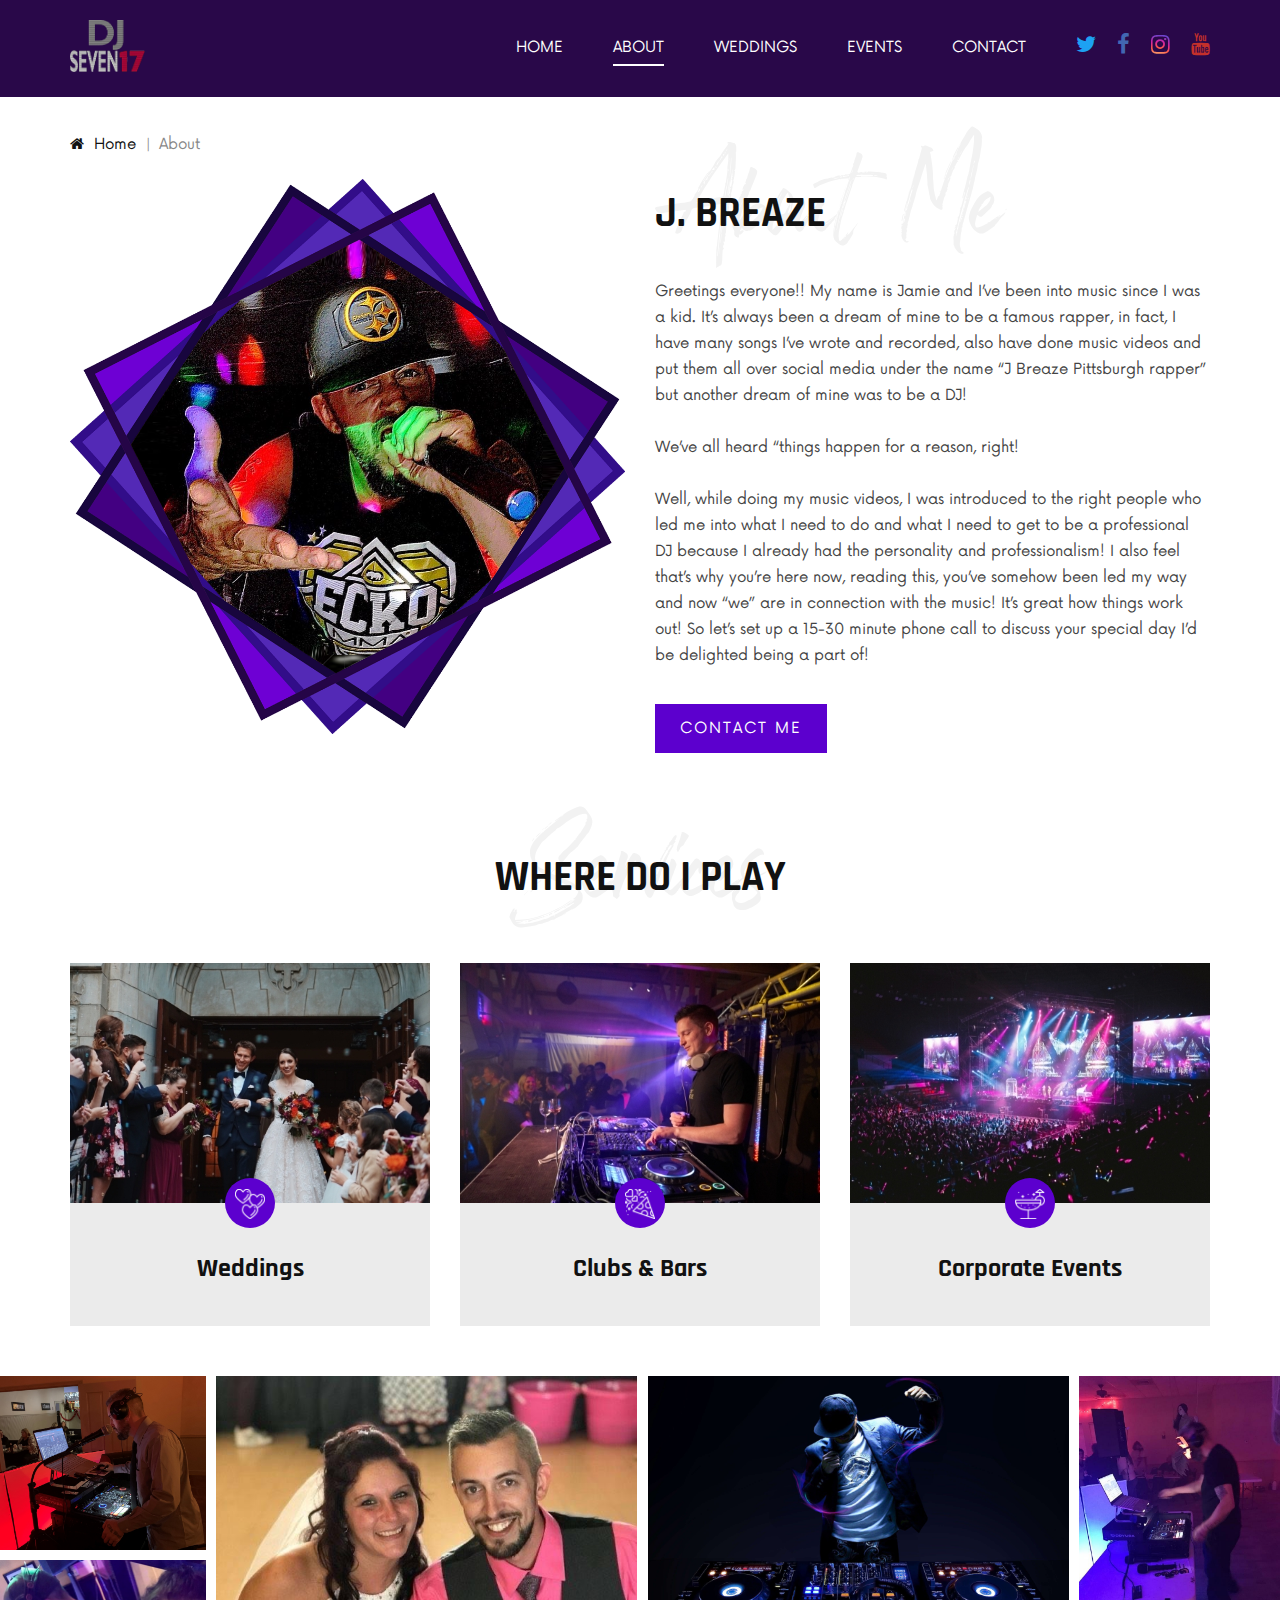
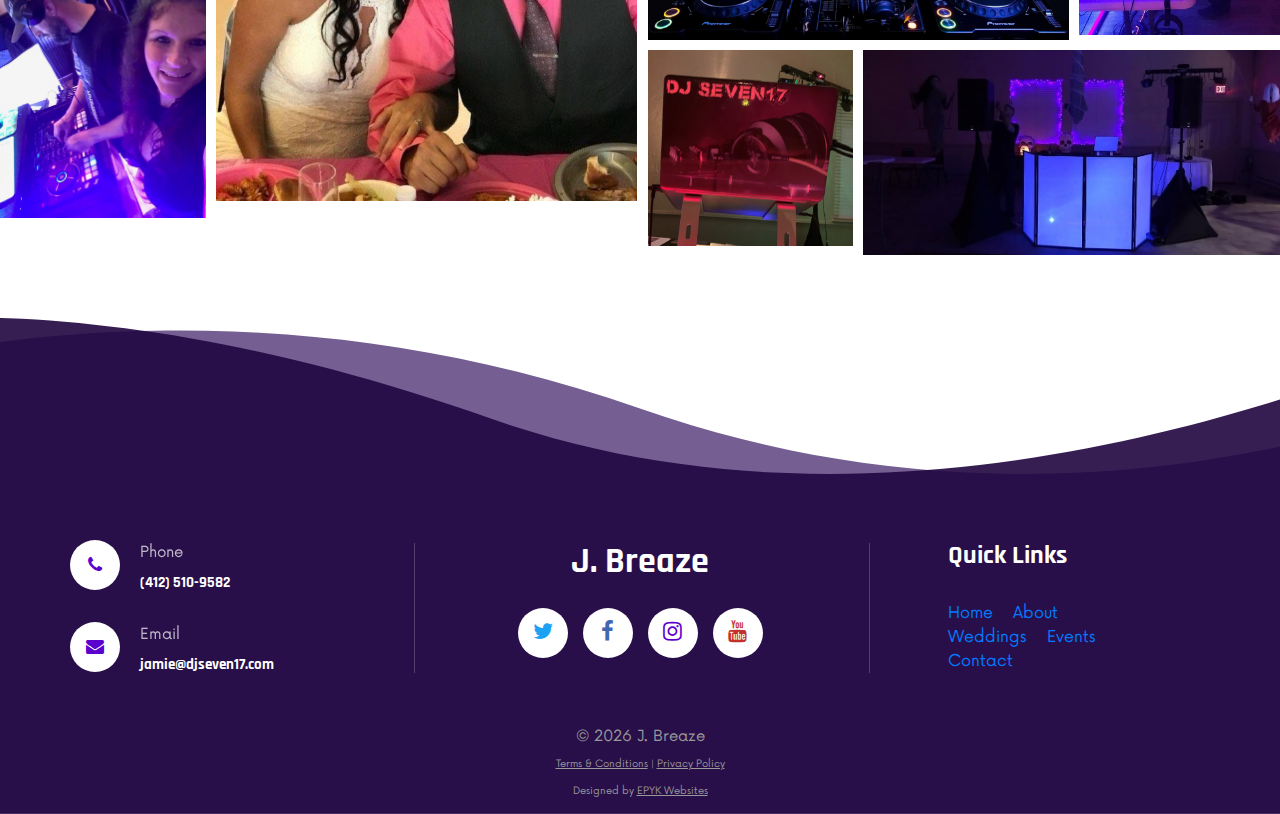
==== commit fce6d682: "update" ====
--- a/about.html
+++ b/about.html
@@ -3,11 +3,11 @@
 
 <head>
     <meta charset="UTF-8">
-    <meta name="description" content="DJoz Template">
-    <meta name="keywords" content="DJoz, unica, creative, html">
+    <meta name="description" content="Pittsburgh J. Breaze offers affordable services for any event!">
+    <meta name="keywords" content="Pittsburgh PA DJ, DJ Pittsburgh, Wedding PA DJ, Event PA DJ">
     <meta name="viewport" content="width=device-width, initial-scale=1.0">
     <meta http-equiv="X-UA-Compatible" content="ie=edge">
-    <title>DJ SEVEN17 - Home</title>
+    <title>J. Breaze - About | DJ Pittsburgh PA</title>
 
     <!-- Google Font -->
     <link href="https://fonts.googleapis.com/css2?family=Rajdhani:wght@400;500;600;700&display=swap" rel="stylesheet">
@@ -23,16 +23,16 @@
     <link rel="stylesheet" href="css/slicknav.min.css" type="text/css">
     <link rel="stylesheet" href="css/style.css" type="text/css">
 
-    <link rel="canonical" href="https://www.djseven17.com/weddings">
-    <meta name="description" content="DJ SEVEN17 will rock out any party!">
+    <link rel="canonical" href="https://www.djseven17.com/about">
+    <meta name="description" content="J. Breaze will rock out any party!">
 
 
     <!-- Start OG Meta Tags -->
       <meta property="og:type" content="website">
-      <meta property="og:url" content="https://www.djseven17.com/weddings">
-      <meta property="og:site_name" content="DJ SEVEN17 - DJ Pittsburgh PA">
-      <meta property="og:title" content="DJ SEVEN17 - DJ Pittsburgh PA">
-      <meta property="og:description" content="DJ SEVEN17 - DJ Pittsburgh PA">
+      <meta property="og:url" content="https://www.djseven17.com/about">
+      <meta property="og:site_name" content="J. Breaze - | About DJ Pittsburgh PA">
+      <meta property="og:title" content="J. Breaze - About | DJ Pittsburgh PA">
+      <meta property="og:description" content="J. Breaze - About | DJ Pittsburgh PA">
       <meta property="og:image" content="https://www.djseven17.com/img/uploads/logos/home-logo.png">      
     <!-- End OG Meta Tags -->
 
@@ -57,7 +57,7 @@
             <div class="row">
                 <div class="col-lg-2 col-md-2">
                     <div class="header__logo">
-                        <a href="https://www.djseven17.com"><img width="75px" src="img/uploads/logos/home-logo.png" alt=""></a>
+                        <a href="https://www.djseven17.com"><img width="75px" src="img/uploads/logos/home-logo.png" alt="Affordable DJ Pittsburgh Wedding DJ"></a>
                     </div>
                 </div>
                 <div class="col-lg-10 col-md-10">
@@ -110,13 +110,13 @@
             <div class="row">
                 <div style="margin-top:100px" class="col-lg-6">
                     <div class="about__pic">
-                        <img src="img/uploads/dj-seven17-tile.png" alt="">
+                        <img src="img/uploads/dj-seven17-tile.png" alt="Affordable DJ Pittsburgh Wedding DJ">
                     </div>
                 </div>
                 <div class="col-lg-6">
                     <div class="about__text">
                         <div class="section-title">
-                            <h2>DJ SEVEN17</h2>
+                            <h2>J. Breaze</h2>
                             <h1>About Me</h1>
                         </div>
                         <p>Greetings everyone!! My name is Jamie and I’ve been into music since I was a kid. 
@@ -159,7 +159,7 @@
                         <div style="background-color: #ebebeb;" class="about__services__item">
                             <div class="about__services__item__pic set-bg" data-setbg="img/services/as-1.jpg">
                                 <div class="icon">
-                                    <img src="img/services/as-icon-1.png" alt="">
+                                    <img src="img/services/as-icon-1.png" alt="Affordable DJ Pittsburgh Wedding DJ">
                                 </div>
                             </div>
                             <div class="about__services__item__text">
@@ -169,30 +169,32 @@
                     </a>
                 </div>
                 <div class="col-lg-4 col-md-6 col-sm-6">
-                    <a href="/events#bars-clubs-restaurants"
+                    <a href="/events#bars-clubs-restaurants">
                         <div style="background-color: #ebebeb;" class="about__services__item">
                             <div class="about__services__item__pic set-bg" data-setbg="img/services/as-2.jpg">
                                 <div class="icon">
-                                    <img src="img/services/as-icon-2.png" alt="">
+                                    <img src="img/services/as-icon-2.png" alt="Affordable DJ Pittsburgh Wedding DJ">
                                 </div>
                             </div>
                             <div class="about__services__item__text">
                                 <h4>Clubs & Bars</h4>
                             </div>
                         </div>
-
+                    </a>
                 </div>
                 <div class="col-lg-4 col-md-6 col-sm-6">
-                    <div style="background-color: #ebebeb;" class="about__services__item">
-                        <div class="about__services__item__pic set-bg" data-setbg="img/services/as-3.jpg">
-                            <div class="icon">
-                                <img src="img/services/as-icon-3.png" alt="">
-                            </div>
-                        </div>
-                        <div class="about__services__item__text">
-                            <h4>Corporate Events</h4>
-                        </div>
-                    </div>
+                    <a href="/events#corporate-events">
+                        <div style="background-color: #ebebeb;" class="about__services__item">
+                            <div class="about__services__item__pic set-bg" data-setbg="img/services/as-3.jpg">
+                                <div class="icon">
+                                    <img src="img/services/as-icon-3.png" alt="Affordable DJ Pittsburgh Wedding DJ">
+                                </div>
+                            </div>
+                            <div class="about__services__item__text">
+                                <h4>Corporate Events</h4>
+                            </div>
+                        </div>
+                    </a>
                 </div>
             </div>
         </div>
@@ -206,27 +208,27 @@
                 <div class="col-lg-6">
                     <div class="row">
                         <div class="col-lg-4 col-md-4 col-sm-4 p-0">
-                            <img src="img/uploads/about/1.JPEG" alt="">
-                            <img src="img/uploads/about/2.JPEG" alt="">
+                            <img src="img/uploads/about/1.JPEG" alt="Affordable DJ Pittsburgh Wedding DJ">
+                            <img src="img/uploads/about/2.JPEG" alt="Affordable DJ Pittsburgh Wedding DJ">
                         </div>
                         <div class="col-lg-8 col-md-8 col-sm-8 p-0">
-                            <img src="img/uploads/about/3.JPG" alt="">
+                            <img src="img/uploads/about/3.JPG" alt="Affordable DJ Pittsburgh Wedding DJ">
                         </div>
                     </div>
                 </div>
                 <div class="col-lg-6">
                     <div class="row">
                         <div class="col-lg-8 col-md-8 col-sm-8 p-0">
-                            <img src="img/uploads/about/4.JPG" alt="">
+                            <img src="img/uploads/about/4.JPG" alt="Affordable DJ Pittsburgh Wedding DJ">
                         </div>
                         <div class="col-lg-4 col-md-4 col-sm-4 p-0">
-                            <img src="img/uploads/about/6.JPG" alt="">
+                            <img src="img/uploads/about/6.JPG" alt="Affordable DJ Pittsburgh Wedding DJ">
                         </div>
                         <div class="col-lg-4 col-md-4 col-sm-4 p-0">
-                            <img src="img/uploads/about/5.jpg" alt="">
+                            <img src="img/uploads/about/5.jpg" alt="Affordable DJ Pittsburgh Wedding DJ">
                         </div>
                         <div class="col-lg-8 col-md-8 col-sm-8 p-0">
-                            <img src="img/uploads/about/8.jpg" alt="">
+                            <img src="img/uploads/about/8.jpg" alt="Affordable DJ Pittsburgh Wedding DJ">
                         </div>
                     </div>
                 </div>
@@ -257,7 +259,7 @@
                 </div>
                 <div class="col-lg-4 offset-lg-1 col-md-6">
                     <div class="footer__social">
-                        <h2>DJ SEVEN17</h2>
+                        <h2>J. Breaze</h2>
                         <div class="footer__social__links">
                             <a href="#" style="color:#1DA1F2"><i class="fa fa-twitter"></i></a>
                             <a href="#" style="color:#4267B2"><i class="fa fa-facebook"></i></a>
@@ -282,7 +284,7 @@
             </div>
             <!-- Link back to Colorlib can't be removed. Template is licensed under CC BY 3.0. -->
 			<div class="footer__copyright__text">
-				<p>&copy; <script>document.write(new Date().getFullYear());</script> DJ SEVEN17
+				<p>&copy; <script>document.write(new Date().getFullYear());</script> J. Breaze
                 
                     <br />
                     <font size="0.5"><a href="/terms-and-conditions">Terms & Conditions</a> | <a href="/privacy-policy">Privacy Policy</a></font>
